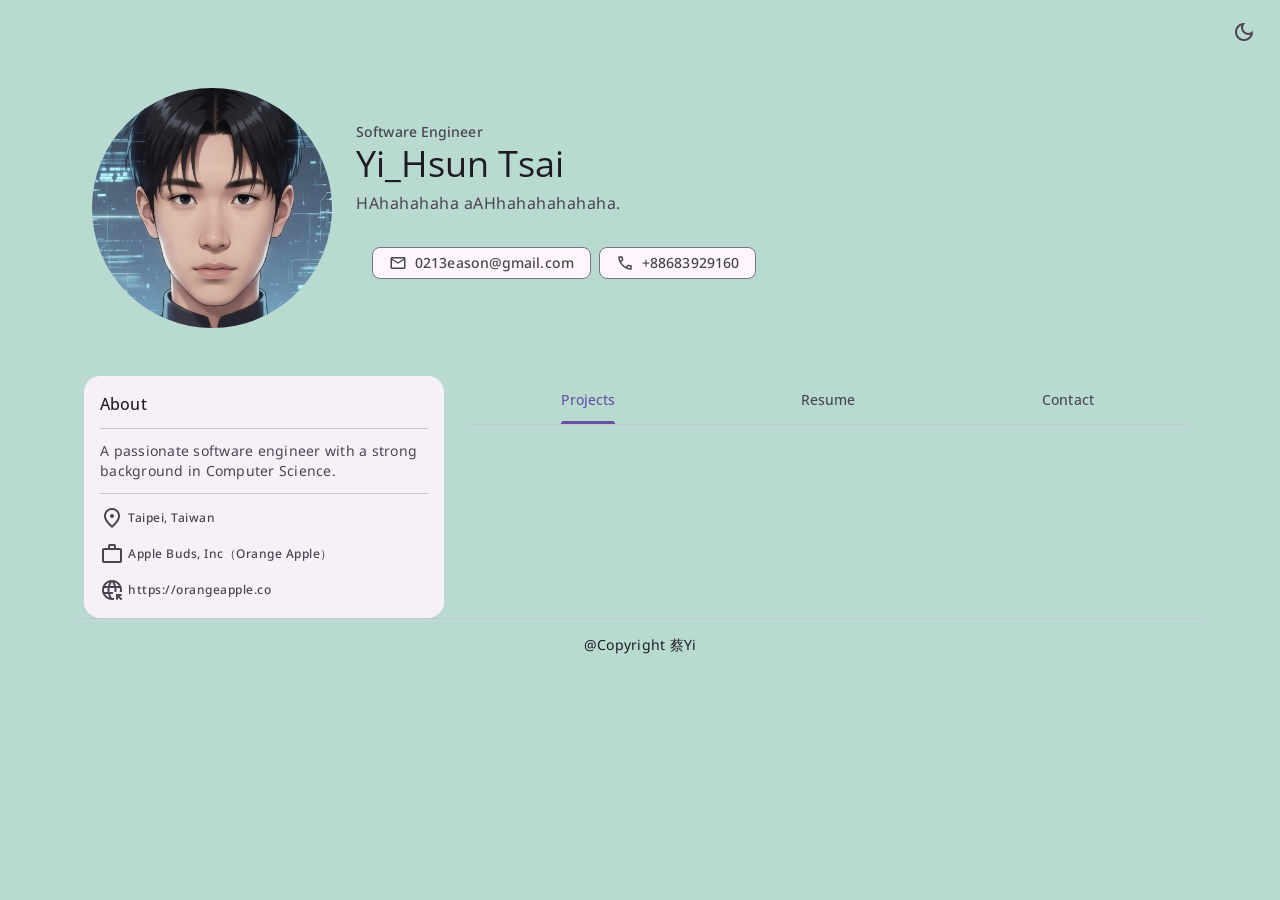
==== index.html @ 5e5b9f27 "Add files via upload" ====
<!DOCTYPE html>
<html lang="en" data-theme = "dark">
<head>
    <meta charset="UTF-8">
    <meta name="viewport" content="width=device-width, initial-scale=1.0">
    
    <!--  #meta tags -->
    <title>Devfolio - A Software Engineer Portfolio</title>
    <meta name="title" content="Devfolio - A Software Engineer Portfolio">
    <meta name="description" content="This is a personal portfolio made by codewithsadee">

    <!-- #favicon -->
    <link rel="shortcut icon" href="favicon.svg" type="image/svg+xml">
    
    <!-- #google font link  -->
    <link rel="preconnect" href="https://fonts.googleapis.com">
    <link rel="preconnect" href="https://fonts.gstatic.com" crossorigin>
    <link
    href="https://fonts.googleapis.com/css2?family=Noto+Sans:wght@400;500&family=Open+Sans:wght@400;500&display=swap"
    rel="stylesheet">

    <!-- #material icon link -->
    <link rel="stylesheet"
    href="https://fonts.googleapis.com/css2?family=Material+Symbols+Outlined:opsz,wght,FILL,GRAD@24,400,0,0" />

    <!-- #custom css link -->
     <link rel="stylesheet" href="./css/style.css">
</head>
<body>

    <!-- #TOP BAR -->
    
    <header class="topbar">

        <!-- <a href="#" class="logo">
            <img src="./assets/images/Logo_dark.png" alt="Devfolio" width="145" height="32" class="dark">
            <img src="./assets/images/Logo_light.png" alt="Devfolio" width="145" height="32" class="light">
        </a> -->

        <button class="icon-btn theme-btn" data-theme-btn>
          <span class="material-symbols-outlined dark" aria-hidden="true"> dark_mode </span>
          <span class="material-symbols-outlined light" aria-hidden="true"> light_mode </span>

          <div class="state-layer"></div>
        </button>
    </header>

    <main>
        <article>
            <!-- #Hero -->

            <section class="section hero">
                <div class="container">

                    <figure class="hero-banner img-holder" style="--width: 240; --height: 240;">
                        <img src="./assets/images/avatar.png" width="240" height="240" 
                        alt="Yi_Hsun Tsai"  class="img-cover">
                    </figure>

                    <div class="hero-content">
                        <span class="label-large section-subtitle">Software Engineer</span>

                        <h1 class="display-small">Yi_Hsun Tsai</h1>
                        
                        <p class="body-large section-text">
                            HAhahahaha aAHhahahahahaha.
                        </p>

                        <div class="btn-wrapper">
                            <a href="mailto:0213eason@gmail.com" class="chip">
                               <span class="material-symbols-outlined" aria-hidden="true"> mail</span> 
                            
                                <span class="label-large">0213eason@gmail.com</span>
                           
                                <div class="state-layer"></div>
                            </a>

                            <a href="tel:+88683929160" class="chip">
                               <span class="material-symbols-outlined" aria-hidden="true"> call</span> 
                            
                                <span class="label-large">+88683929160</span>
                           
                                <div class="state-layer"></div>
                            </a>

                        </div>
                    </div>

                </div>
            </section>
       


            <!-- #MAIN CONTENT -->
            <div class="article">
                <div class="about-card">

                    <h2 class="card-title title-medium">About</h2>

                    <p class="body-medium card-text">
                        A passionate software engineer with a strong background in Computer Science.
                    </p>

                    <ul class="about-list">

                        <li class="list-item">
                            <span class="material-symbols-outlined" aria-hidden="true"> location_on </span>

                            <span class="label-medium">Taipei, Taiwan</span>
                        </li>

                        <li class="list-item">
                            <span class="material-symbols-outlined" aria-hidden="true"> work </span>

                            <span class="label-medium">Apple Buds, Inc（Orange Apple）</span>
                        </li>

                        <li class="list-item">
                            <span class="material-symbols-outlined" aria-hidden="true"> captive_portal </span>

                            <a href="https://orangeapple.co" class="label-medium">https://orangeapple.co</a>
                        </li>

                    </ul>

                </div>

            <div>

                <!-- #PRIMARY TABS -->

                <div class="primary-tabs">

                    <button class="tab-btn active" data-tab-btn="project"> 
                        <span class="tab-text title-small">Projects</span>

                        <div class="state-layer"></div>
                    </button>

                    <button class="tab-btn " data-tab-btn="resume"> 
                        <span class="tab-text title-small">Resume</span>

                        <div class="state-layer"></div>
                    </button>

                    <button class="tab-btn" data-tab-btn="contact"> 
                        <span class="tab-text title-small">Contact</span>

                        <div class="state-layer"></div>
                    </button>

                </div>




                <!-- #PROJECT -->

                <section class="section tab-content" data-tab-content="project">
                    <div class="container">
                        <div class="profect-list">
                          
                            <!-- <div class="card">

                                <figure class="card-banner img-holder" style="--width: 334; 
                                --height: 180;">
                                    <img src="./assets/images/project-1.png" alt="APP TEST1" 
                                    width= "334" height="180" class="img-cover">

                                </figure>

                                <div class="card-content">
                                    
                                    <span class="label-large card-subtitle">Web APP</span>

                                    <h3 class="title-large card-title">ABC - media APP</h3>
                                </div>

                                <a href="#" class="state-layer"></a>

                            </div>

                            <div class="card">

                                <figure class="card-banner img-holder" style="--width: 334; 
                                --height: 180;">
                                    <img src="./assets/images/project-2.png" alt="APP TEST2" 
                                    width= "334" height="180" class="img-cover">

                                </figure>

                                <div class="card-content">
                                    
                                    <span class="label-large card-subtitle">Web APP</span>

                                    <h3 class="title-large card-title">ABC - media APP</h3>
                                </div>

                                <a href="#" class="state-layer"></a>

                            </div>

                            <div class="card">

                                <figure class="card-banner img-holder" style="--width: 334; 
                                --height: 180;">
                                    <img src="./assets/images/project-3.png" alt="APP TEST3" 
                                    width= "334" height="180" class="img-cover">

                                </figure>

                                <div class="card-content">
                                    
                                    <span class="label-large card-subtitle">Web APP</span>

                                    <h3 class="title-large card-title">ABC - media APP</h3>
                                </div>

                                <a href="#" class="state-layer"></a>

                            </div>

                            <div class="card">

                                <figure class="card-banner img-holder" style="--width: 334; 
                                --height: 180;">
                                    <img src="./assets/images/project-4.png" alt="APP TEST4" 
                                    width= "334" height="180" class="img-cover">

                                </figure>

                                <div class="card-content">
                                    
                                    <span class="label-large card-subtitle">Web APP</span>

                                    <h3 class="title-large card-title">ABC - media APP</h3>
                                </div>

                                <a href="#" class="state-layer"></a>

                            </div>

                            <div class="card">

                                <figure class="card-banner img-holder" style="--width: 334; 
                                --height: 180;">
                                    <img src="./assets/images/project-5.png" alt="APP TEST5" 
                                    width= "334" height="180" class="img-cover">

                                </figure>

                                <div class="card-content">
                                    
                                    <span class="label-large card-subtitle">Web APP</span>

                                    <h3 class="title-large card-title">ABC - media APP</h3>
                                </div>

                                <a href="#" class="state-layer"></a>

                            </div>

                            <div class="card">

                                <figure class="card-banner img-holder" style="--width: 334; 
                                --height: 180;">
                                    <img src="./assets/images/project-6.png" alt="APP TEST6" 
                                    width= "334" height="180" class="img-cover">

                                </figure>

                                <div class="card-content">
                                    
                                    <span class="label-large card-subtitle">Website</span>

                                    <h3 class="title-large card-title">ABC - media APP</h3>
                                </div>

                                <a href="#" class="state-layer"></a>

                            </div> -->

                        </div>
                        
                    
                    </div>

                </section>



                <!-- #RESUME -->

                <section class="section tab-content resume-tab" 
                data-tab-content="resume">

                    <div class="container">

                        <h2 class="section-title title-small"> Experience</h2>

                        <ul class="list">

                            <li class="resume-item">
                                <div class="resume-card">

                                    <p class="body-large">Coding TA, Apple Buds, Inc (Orange Apple)</p>

                                    <span class="label-medium card-subtitle">11/2025 - Present</span>

                                    <span class="body-medium card-text">Assisted in programming courses and mentored students to master coding logic through hands-on projects.</span>

                                </div>

                            </li>

                            <li class="resume-item">
                                <div class="resume-card">

                                    <p class="body-large">Store Associate, 7-ELEVEn (Taiwan)</p>

                                    <span class="label-medium card-subtitle">07/2024 - 09/2024</span>

                                    <span class="body-medium card-text">Managed multi-tasking operations and delivered professional customer service under high-pressure scenarios.</span>

                                </div>

                            </li>

                        </ul>

                        <h2 class="section-title title-small">Education</h2>
                        <ul class="list">

                            <li class="resume-item">
                                <div class="resume-card">

                                    <p class="body-large">
                                        Department of Information and Computer Engineering,
                                         Chung Yuan Christian University(Taiwan)
                                    </p>

                                    <span class="label-medium card-subtitle">2024 - 2028</span>
                                
                                </div>

                            </li>

                            <li class="resume-item">
                                <div class="resume-card">

                                    <p class="body-large">
                                        Taipei Municipal Neihu Senior High School(Taiwan)
                                    </p>

                                    <span class="label-medium card-subtitle">2021 - 2024</span>
                                
                                </div>

                            </li>

                            <li class="resume-item">
                                <div class="resume-card">

                                    <p class="body-large">
                                        Huaxing High School(Taiwan)
                                    </p>

                                    <span class="label-medium card-subtitle">2018 - 2021</span>
                                
                                </div>

                            </li>

                        </ul>

                        <h2 class="section-title title-small">Skills and Technologies</h2>

                        <ul class="resume-bottom-list">

                            <li class="resume-bottom-item">
                                <img src="./assets/images/c++.png" width="30" height="30" loading="lazy"
                                alt="C++" class="icon">

                                <span class="label-medium">C++</span>
                            </li>

                            <li class="resume-bottom-item">
                                <img src="./assets/images/html5.svg" width="28" height="28" loading="lazy"
                                alt="HTML5" class="icon">

                                <span class="label-medium">HTML5</span>
                            </li>

                            <li class="resume-bottom-item">
                                <img src="./assets/images/css3.svg" width="28" height="28" loading="lazy"
                                alt="CSS3" class="icon">

                                <span class="label-medium">CSS3</span>
                            </li>

                            <li class="resume-bottom-item">
                                <img src="./assets/images/javascript.svg" width="28" height="28" loading="lazy"
                                alt="JavaScript" class="icon">

                                <span class="label-medium">JavaScript</span>
                            </li>

                            <li class="resume-bottom-item">
                                <img src="./assets/images/python.png" width="28" height="28" loading="lazy"
                                alt="Python" class="icon">

                                <span class="label-medium">Python</span>
                            </li>

                             <li class="resume-bottom-item">
                                <img src="./assets/images/swift.png" width="28" height="28" loading="lazy"
                                alt="Swift" class="icon">

                                <span class="label-medium">Swift</span>
                            </li>

                            <li class="resume-bottom-item">
                                <img src="./assets/images/github.svg" width="28" height="28" loading="lazy"
                                alt="Github" class="icon">

                                <span class="label-medium">Github</span>
                            </li>

                            <li class="resume-bottom-item">
                                <img src="./assets/images/VS_code.svg" width="28" height="28" loading="lazy"
                                alt="VS code" class="icon">

                                <span class="label-medium">VS code</span>
                            </li>

                        </ul>


                    </div>
            
            
                </section>



                <!-- #CONTACT -->
                 <section class="section tab-content contact-tab"
                 data-tab-content="contact">
                    <div class="container">

                        <div class="contact-info">

                            <h4 class="section-title title-small">Contact Info</h4>

                            <ul class="contact-info-list">

                                <li class="contact-info-item">

                                    <div class="icon-box">
                                        <span class="material-symbols-outlined" aria-hidden="true"> 
                                        mail </span>
                                    </div>

                                    <div class="info-content">

                                            <p class="label-small info-title">Mail Us</p>

                                            <a href="mailto:0213eason@gmail.com" class="label-small 
                                            info-text">0213eason@gmail.com</a>

                                            <a href="mailto:0213eason@gmail.com" class="label-small 
                                            info-text">0213eason@gmail.com</a>

                                     </div>
                                    

                                </li>

                                <li class="contact-info-item">

                                    <div class="icon-box">
                                        <span class="material-symbols-outlined" aria-hidden="true"> 
                                        call </span>
                                    </div>

                                    <div class="info-content">

                                            <p class="label-small info-title">Contact Us</p>

                                            <a href="tel:+88683929160" class="label-small 
                                            info-text">+88683929160</a>

                                            <a href="tel:+88683929160" class="label-small 
                                            info-text">+88683929160</a>

                                     </div>
                                    

                                </li>

                                <li class="contact-info-item">

                                    <div class="icon-box">
                                        <span class="material-symbols-outlined" aria-hidden="true"> 
                                        location_on </span>
                                    </div>

                                    <div class="info-content">

                                            <p class="label-small info-title">Address</p>

                                            <a href="#" class="label-small 
                                            info-text">Taipei, Taiwan</a>

                                     </div>
                                    

                                </li>

                            </ul>

                            <h4 class="title-small">Social Info</h4>

                            <div class="social-list">

                                <a href="https://github.com/WinnerYi" class="social-item">
                                    <svg
                                        width="24"
                                        height="24"
                                        viewBox="0 0 16 16"
                                        fill="currentColor"
                                        xmlns="http://www.w3.org/2000/svg">
                                        <path d="M8 0C3.58 0 0 3.58 0 8c0 3.54 2.29 6.53 5.47 7.59
                                        .4.07.55-.17.55-.38
                                        0-.19-.01-.82-.01-1.49
                                        -2.01.37-2.53-.49-2.69-.94
                                        -.09-.23-.48-.94-.82-1.13
                                        -.28-.15-.68-.52-.01-.53
                                        .63-.01 1.08.58 1.23.82
                                        .72 1.21 1.87.87 2.33.66
                                        .07-.52.28-.87.51-1.07
                                        -1.78-.2-3.64-.89-3.64-3.95
                                        0-.87.31-1.59.82-2.15
                                        -.08-.2-.36-1.02.08-2.12
                                        0 0 .67-.21 2.2.82
                                        .64-.18 1.32-.27 2-.27
                                        .68 0 1.36.09 2 .27
                                        1.53-1.04 2.2-.82 2.2-.82
                                        .44 1.1.16 1.92.08 2.12
                                        .51.56.82 1.27.82 2.15
                                        0 3.07-1.87 3.75-3.65 3.95
                                        .29.25.54.73.54 1.48
                                        0 1.07-.01 1.93-.01 2.2
                                        0 .21.15.46.55.38
                                        A8.013 8.013 0 0016 8
                                        c0-4.42-3.58-8-8-8z"/>
                                    </svg>

                                </a>

                                <a href="https://x.com/Junivle" class="social-item">
                                    <svg
                                        width="24"
                                        height="24"
                                        viewBox="0 0 24 24"
                                        fill="currentColor"
                                        xmlns="http://www.w3.org/2000/svg">
                                        <path d="M18.244 2H21.552L14.326 10.26L22.828 22H16.16L10.93 14.89
                                        L4.91 22H1.6L9.33 13.14L1.172 2H8.01L12.73 8.39L18.244 2Z"/>
                                    </svg>
                                </a>

                                <a href="https://www.linkedin.com/in/eason-tsai-8aa7793a5/" class="social-item">
                                    <svg
                                        width="24"
                                        height="24"
                                        viewBox="0 0 24 24"
                                        fill="currentColor"
                                        xmlns="http://www.w3.org/2000/svg">
                                        <path d="M4.98 3.5C4.98 4.88 3.88 6 2.5 6C1.12 6 0 4.88 0 3.5C0 2.12 1.12 1 2.5 1C3.88 1 4.98 2.12 4.98 3.5ZM0.22 8.99H4.78V24H0.22V8.99ZM7.22 8.99H11.6V10.66H11.68C12.3 9.52 13.9 8.36 16.08 8.36C21.02 8.36 22 11.28 22 16.18V24H17.44V16.92C17.44 14.76 17.4 11.98 14.3 11.98C11.18 11.98 10.78 14.38 10.78 16.76V24H6.22V8.99H7.22Z"/>
                                    </svg>
                                </a>

                                <a href="https://www.instagram.com/mr.tsai_winner/" class="social-item">
                                    <svg
                                        width="24"
                                        height="24"
                                        viewBox="0 0 24 24"
                                        fill="currentColor"
                                        xmlns="http://www.w3.org/2000/svg">
                                        <path d="M12 2.163c3.204 0 3.584.012 4.85.07 1.17.056 1.97.24 2.428.403a4.92 4.92 0 011.675 1.093 4.92 4.92 0 011.093 1.675c.163.458.347 1.258.403 2.428.058 1.266.07 1.645.07 4.85s-.012 3.584-.07 4.85c-.056 1.17-.24 1.97-.403 2.428a4.902 4.902 0 01-1.093 1.675 4.902 4.902 0 01-1.675 1.093c-.458.163-1.258.347-2.428.403-1.266.058-1.645.07-4.85.07s-3.584-.012-4.85-.07c-1.17-.056-1.97-.24-2.428-.403a4.92 4.92 0 01-1.675-1.093 4.92 4.92 0 01-1.093-1.675c-.163-.458-.347-1.258-.403-2.428-.058-1.266-.07-1.645-.07-4.85s.012-3.584.07-4.85c.056-1.17.24-1.97.403-2.428a4.902 4.902 0 011.093-1.675 4.902 4.902 0 011.675-1.093c.458-.163 1.258-.347 2.428-.403 1.266-.058 1.645-.07 4.85-.07zm0-2.163C8.741 0 8.332.012 7.052.07 5.773.128 4.87.308 4.068.635a6.987 6.987 0 00-2.55 1.643A6.987 6.987 0 00.635 4.068C.308 4.87.128 5.773.07 7.052.012 8.332 0 8.741 0 12s.012 3.668.07 4.948c.058 1.279.238 2.182.565 2.984a6.987 6.987 0 001.643 2.55 6.987 6.987 0 002.55 1.643c.802.327 1.705.507 2.984.565C8.332 23.988 8.741 24 12 24s3.668-.012 4.948-.07c1.279-.058 2.182-.238 2.984-.565a6.987 6.987 0 002.55-1.643 6.987 6.987 0 001.643-2.55c.327-.802.507-1.705.565-2.984C23.988 15.668 24 15.259 24 12s-.012-3.668-.07-4.948c-.058-1.279-.238-2.182-.565-2.984a6.987 6.987 0 00-1.643-2.55 6.987 6.987 0 00-2.55-1.643c-.802-.327-1.705-.507-2.984-.565C15.668.012 15.259 0 12 0zM12 5.838a6.162 6.162 0 100 12.324 6.162 6.162 0 000-12.324zm0 10.162a3.999 3.999 0 110-7.998 3.999 3.999 0 010 7.998zm6.406-11.845a1.44 1.44 0 11-2.88 0 1.44 1.44 0 012.88 0z"/>
                                    </svg>
                                </a>

                            </div>

                        </div>

                        <div class="contact-form">

                            <h3 class="title-large">Let's Work Together!!</h3>

                            <form action="" method="post" class="input-wrapper">

                                <input type="text" name="name" placeholder="Name*" required
                                 class="input-field">

                                 <input type="email" name="email" placeholder="Email*" required
                                 class="input-field">

                                 <input type="text" name="subject" placeholder="Subject" required
                                 class="input-field">

                                 <textarea name="message" placeholder="Message*" required
                                 class="textarea"></textarea>

                                 <button class="btn" type="submit">
                                    <span class="label-large">Send Message</span>

                                    <div class="state-layer"></div>
                                 </button>

                            </form>

                        </div>


                                 
                    </div>
                </section>

            </div>

          </div>
       
        </article>
    </main>




    <!-- #Footer -->

    <footer class="footer">

        <div class="container">
            <p class="body-medium">@Copyright 蔡Yi</p>

        </div>

    </footer>



<!-- #custom js link -->
<script src="/js/script.js"></script>
    
</body>
</html>
---- css/style.css ----
/*-----------------------------------*\
  #style.css
\*-----------------------------------*/

/**
 * copyright 2023 codewithsadee
 */





/*-----------------------------------*\
  #CUSTOM PROPERTY
\*-----------------------------------*/

:root { 
  /**
  * COLORS
  */

  /* light theme */
  --background-light: hsl(163, 30%, 79%);
  --on-background-light: hsl(264, 8%, 12%);
  --surface-light: hsl(293, 100%, 98%);
  --on-surface-light: hsl(264, 8%, 12%);
  --on-surface-variant-light: hsl(264, 7%, 29%);
  --surface-container-low-light: hsl(278, 44%, 96%);
  --surface-container-light: hsl(276, 38%, 95%);
  --surface-bright-light: hsl(293, 100%, 98%);
  --primary-light: hsl(256, 34%, 48%);
  --on-primary-light: hsl(0, 0%, 100%);
  --outline-light: hsl(270, 4%, 47%);
  --outline-variant-light: hsl(270, 11%, 79%);

  /* dark theme */
  --background-dark: hsl(260, 22%, 11%);
  --on-background-dark: hsl(280, 17%, 90%);
  --surface-dark: hsl(260, 14%, 8%);
  --on-surface-dark: hsl(280, 17%, 90%);
  --on-surface-variant-dark: hsl(270, 11%, 79%);
  --surface-container-low-dark: hsl(264, 8%, 12%);
  --surface-container-dark: hsl(257, 10%, 14%);
  --surface-bright-dark: hsl(270, 5%, 23%);
  --primary-dark: hsl(258, 100%, 87%);
  --on-primary-dark: hsl(259, 58%, 28%);
  --outline-dark: hsl(264, 5%, 58%);
  --outline-variant-dark: hsl(264, 7%, 29%);

  /**
    * TYPOGRAPHY (字體排印學)
    */

    /* font family */
    --font-primary: 'Open Sans', sans-serif;
    --font-secondary: 'Noto Sans', sans-serif;  

    /* font size */
    --base-font-size: 62.5%;
    --display-large: 5.7rem;
    --display-medium: 4.5rem;
    --display-small: 3.6rem;
    --headline-large: 3.2rem;
    --headline-medium: 2.8rem;
    --headline-small: 2.4rem;
    --title-large: 2rem;
    --title-medium: 1.6rem;
    --title-small: 1.4rem;
    --label-large: 1.4rem;
    --label-medium: 1.2rem;
    --label-small: 1.1rem;
    --body-large: 1.6rem;
    --body-medium: 1.4rem;
    --body-small: 1.2rem;

    /* font weight */
    --weight-regular: 400;
    --weight-medium: 500;

    /** 
     *BORDER RADIUS
    */

    --shape-corner-extra-small: 4px;
    --shape-corner-small: 8px;
    --shape-corner-medium: 12px;
    --shape-corner-large: 16px;
    --shape-corner-full: 500px;
    --shape-corner-circle: 50%;

    /**
    *BOX SHADOW
    */
    --elevation-1: 0px 1px 3px 1px #00000026, 0px 1px 2px 0px #0000004d;

    /**
    *OTHER
    */
    --section-padding: 24px;
    --top-bar-height: 64px;
}

[data-theme="light"] {
  color-scheme: light;
  --background: var(--background-light);
  --on-background: var(--on-background-light);
  --surface: var(--surface-bright-light);
  --on-surface: var(--on-surface-light);
  --on-surface-variant: var(--on-surface-variant-light);
  --surface-container-low: var(--surface-container-low-light);
  --surface-container: var(--surface-container-light);
  --surface-bright: var(--surface-bright-light);
  --primary: var(--primary-light);
  --on-primary: var(--on-primary-light);
  --outline: var(--outline-light);
  --outline-variant: var(--outline-variant-light);
}

[data-theme="dark"] {
  color-scheme: dark;

  --background: var(--background-dark);
  --on-background: var(--on-background-dark);
  --surface: var(--surface-bright-dark);
  --on-surface: var(--on-surface-dark);
  --on-surface-variant: var(--on-surface-variant-dark);
  --surface-container-low: var(--surface-container-low-dark);
  --surface-container: var(--surface-container-dark);
  --surface-bright: var(--surface-bright-dark);
  --primary: var(--primary-dark);
  --on-primary: var(--on-primary-dark);
  --outline: var(--outline-dark);
  --outline-variant: var(--outline-variant-dark);
}

@media (prefers-reduced-motion: no-preference) {

  :root {
    /**
    * TRANSITION
    */

    /* duration */
    --motion-duration-short-1: 100ms;

    /* easing */
    --motion-easing-linear: cubic-bezier(0, 0, 1, 1);
  }
}





/*-----------------------------------*\
  #RESET
\*-----------------------------------*/

*,
*::before,
*::after{
  margin: 0;
  padding: 0;
  box-sizing: border-box;
}

li { list-style: none; }
a,
img,
span,
input,
button,
textarea {display: block; }

a{
   color: inherit;
   text-decoration: none;
}

img { height: auto; }

input,
button,
textarea {
  background: none;
  border: none;
  font: inherit;
}

input,
textarea {width: 100%}

button {cursor: pointer; }

textarea {resize: none; }

html {
  font-family: var(--font-secondary);
  font-size: var(--base-font-size);
  scroll-behavior: smooth;
}

body {
  background-color: var(--background);
  color: var(--on-background);
  font-size: var(--body-large);
}



/*-----------------------------------*\
  #TYPOGRAPHY
\*-----------------------------------*/
.display-large {
  font-family: var(--font-primary);
  font-size: var(--display-large);
  font-weight: var(--weight-regular);
  line-height: 64px;
  letter-spacing: -0.25px;
}

.display-medium {
  font-family: var(--font-primary);
  font-size: var(--display-medium);
  font-weight: var(--weight-regular);
  line-height: 52px;
}

.display-small {
  font-family: var(--font-primary);
  font-size: var(--display-small);
  font-weight: var(--weight-regular);
  line-height: 44px;
}

.headline-large {
  font-family: var(--font-primary);
  font-size: var(--headline-large);
  font-weight: var(--weight-regular);
  line-height: 40px;
}

.headline-medium {
  font-family: var(--font-primary);
  font-size: var(--headline-medium);
  font-weight: var(--weight-regular);
  line-height: 36px;
}

.headline-small {
  font-family: var(--font-primary);
  font-size: var(--headline-small);
  font-weight: var(--weight-regular);
  line-height: 32px;
}

.title-large {
  font-family: var(--font-primary);
  font-size: var(--title-large);
  font-weight: var(--weight-regular);
  line-height: 28px;
}

.title-medium {
  font-family: var(--font-primary);
  font-size: var(--title-medium);
  font-weight: var(--weight-medium);
  line-height: 24px;
  letter-spacing: 0.15px;
}

.title-small {
  font-family: var(--font-primary);
  font-size: var(--title-small);
  font-weight: var(--weight-medium);
  line-height: 20px;
  letter-spacing: 0.1px;
}

.body-large {
  font-size: var(--body-large);
  font-weight: var(--weight-regular);
  line-height: 24px;
  letter-spacing: 0.5px;
}

.body-medium {
  font-size: var(--body-medium);
  font-weight: var(--weight-regular);
  line-height: 20px;
  letter-spacing: 0.25px;
}

.body-small {
  font-size: var(--body-small);
  font-weight: var(--weight-regular);
  line-height: 16px;
  letter-spacing: 0.4px;
}

.label-large {
  font-size: var(--label-large);
  font-weight: var(--weight-medium);
  line-height: 20px;
  letter-spacing: 0.1px;
}

.label-medium {
  font-size: var(--label-medium);
  font-weight: var(--weight-medium);
  line-height: 16px;
  letter-spacing: 0.5px;
}

.label-small {
  font-size: var(--label-small);
  font-weight: var(--weight-medium);
  line-height: 16px;
  letter-spacing: 0.5px;
}


/*-----------------------------------*\
  #REUSED STYLE
\*-----------------------------------*/

.material-symbols-outlined {
  width: 1em;
  height: 1em;
  display: block;
  font-variation-settings: 
  'FILL' 0,
  'wght' 400,
  'GRAD' 0,
  'opsz' 24;
}

:has(> .state-layer) {
  position: relative;
  overflow: hidden;
  z-index: 1;
}

.state-layer {
  position: absolute;
  inset: 0;
  background-color: var(--state-layer-bg);
  transition: var(--motion-duration-short-1) var(--motion-easing-linear);
  opacity: 0;
} 

:has(> .state-layer):hover .state-layer { opacity: 0.08; }

:has(> .state-layer):is(:focus, :focus-visible, :active) .state-layer { opacity: 0.12; }

.section { padding-block: var(--section-padding); }

.container { padding-inline: 16px; }

.img-holder {
  aspect-ratio: var(--width) / var(--height);
  background-color: transparent;
  overflow: hidden;
}

.img-cover {
  width: 100%;
  height: 100%;
  object-fit: cover;
}






.tab-content:not(.active) { display: none; }


.section-title {margin-block-end: 16px; }



/*-----------------------------------*\
  #COMPONENT
\*-----------------------------------*/

/**
 * BUTTON
 */

 .icon-btn {
  width: 40px;
  height: 40px;
  display: grid;
  place-items: center;
 }

.btn {
  height: 40px;
  display: grid;
  place-items: center;
  padding-inline: 24px;
  border-radius: var(--shape-corner-full);
  background-color: var(--primary);
  color: var(--on-primary);
  font-weight:  var(--weight-medium);
  overflow: hidden;
  --state-layer-bg: var(--on-primary);
}

.btn:hover:not(:focus) { box-shadow: var(--elevation-1); }


/**
 * TAB
 */

 .primary-tabs {
  background-color: var(--background);
  margin-block-start: 24px;
  margin-inline: 16px;
  display: grid;
  grid-template-columns: repeat(3, 1fr);
  justify-content: center;
  border-block-end: 1px solid var(--outline-variant);

 }

 .tab-btn {
  height: 48px;
  width: 100%;
  display: grid;
  place-content: center;
  /* background-color: var(--surface); */
  color: var(--on-surface-variant);
  --state-layer-bg: var(--on-surface-variant);
 }

 .tab-btn.active { 
  color: var(--primary); 
  --state-layer-bg: var(--primary);
}

.tab-text {
  position: relative;
  height: 48px;
  line-height: 48px;
}

.tab-text::after {
  content: "";
  position: absolute;
  bottom: 0;
  left: 0;
  width: 100%;
  height: 3px;
  border-radius: 3px 3px 0 0;
  background-color: var(--primary);
  opacity: 0;
}

.tab-btn.active .tab-text::after {opacity: 1;}


/**
 * CHIP
 */

 .chip {
    height: 32px;
    max-width: max-content;
    display: flex;
    justify-content: center;
    align-items: center;
    gap: 8px;
    padding-inline: 16px;
    border: 1px solid var(--outline);
    border-radius: var(--shape-corner-small);
    background-color: var(--surface);
    color: var(--on-surface-variant);
    --state-layer-bg: var(--on-surface-variant);
 }

 .chip .material-symbols-outlined { font-size: 1.8rem; }

/**
 * CARD
 */

 .card {
  background-color: var(--surface-container-low);
  border-radius: var(--shape-corner-medium);
  padding: 16px;
  display: grid;
  gap: 16px;
  --state-layer-bg: var(--on-surface);
 }

 .card-banner { border-radius: var(--shape-corner-medium);}

 .card-content {
  display: grid;
  gap: 4px;
 }

 .card-subtitle { color: var(--on-surface-variant); }

 .card-title { color: var(--on-surface); }

/**
 * INPUT FIELD
 */


 .input-field,

 .textarea {
  color: var(--on-surface);
  padding: 13px 16px;
  box-shadow: inset 0 0 0 1px var(--outline);
  border-radius: var(--shape-corner-extra-small);
  outline: none;
  transition: box-shadow var(--motion-duration-short-1) var(--motion-easing-linear);
 }

 .textarea {
  height: 120px;
  padding: 16px;
 }

 :where(.input-field, .textarea)::placeholder { color: var(--on-surface-variant); }


 :where(.input-field, .textarea):focus { box-shadow: inset 0 0 0 2px var(--primary); }




/*-----------------------------------*\
  #TOP BAR
\*-----------------------------------*/

.topbar {
  background-color: var(--background);
  position: fixed;
  top: 0;
  left: 0;
  width: 100%;
  height: var(--top-bar-height);
  display: flex;
  justify-content: flex-end;
  align-items: center;
  padding-inline: 16px;
  z-index: 4;
}

[data-theme = "dark"] .logo .light,
[data-theme = "light"] .logo .dark { display: none; }

[data-theme = "dark"] .logo .dark,
[data-theme = "light"] .logo .light { display: block; }

.theme-btn {
  color: var(--on-surface-variant);
  --state-layer-bg: var(--on-surface-variant);
  border-radius: var(--shape-corner-full);
  overflow: hidden;
}

[data-theme="dark"] .theme-btn .dark,
[data-theme="light"] .theme-btn .light {display: none; }





/*-----------------------------------*\
  #HERO
\*-----------------------------------*/
.hero { padding-block-start: calc(var(--top-bar-height) + 24px); }

.hero .container {
  display: grid;
  align-items: center;
  gap: 24px;
}

.hero-banner {
  width: 240px;
  border-radius: var(--shape-corner-circle);
}

.hero-content { max-width: 500px; }

.hero .section-subtitle { color: var(--on-surface-variant); }

.hero .section-text {
  margin-block: 5px 16px;
  color: var(--on-surface-variant);
}

.hero .btn-wrapper {
  display: flex;
  flex-wrap: wrap;
  gap: 8px;
  padding: 16px;
}




/*-----------------------------------*\
  #ABOUT CARD
\*-----------------------------------*/

.about-card {
  background-color: var(--surface-container-low);
  color: var(--on-surface-variant);
  margin-inline: 16px;
  padding: 16px;
  margin-block-start: 24px;
  border-radius: var(--shape-corner-large);
}

.about-card .card-title { color: var(--on-surface);}

.about-card .card-text {
  margin-block: 12px;
  padding-block: 12px;
  border-block: 1px solid var(--outline-variant);
}

.about-list {
  display: grid;
  gap: 12px;
}

.list-item {
  display: flex;
  align-items: center;
  gap: 4px;
}




/*-----------------------------------*\
  #PROJECT
\*-----------------------------------*/

.profect-list {
  display: grid;
  grid-template-columns: repeat(auto-fit, minmax(260pxm 1fr));
  gap: 12px;
}





/*-----------------------------------*\
  #RESUME
\*-----------------------------------*/



.resume-tab .list {
  display: grid;
  grid-template-columns: repeat(auto-fit, minmax(300px, 1fr));
  gap: 24px;
  margin-block-end: 28px;
}

.resume-card {
  display: grid;
  gap: 4px;
}

.resume-card .card-subtitle { color: var(--primary);}

.resume-card .card-text {color: var(--on-surface-variant);}

.resume-bottom-list {
  display: grid;
  grid-template-columns: repeat(auto-fit, minmax(150px, 1fr));
  gap: 12px;
}

.resume-bottom-item {
  background-color: var(--surface-container);
  display: flex;
  align-items: center;
  gap: 8px;
  padding: 12px;
  border-radius: var(--shape-corner-small);
}


.resume-bottom-item .icon {height: 28px; }


/*-----------------------------------*\
  #CONTACT
\*-----------------------------------*/


.contact-tab { padding-block-end: 0;}

.contact-tab .container { padding-block-end: 24px; }

.contact-info,

.contact-info-list {
  display: grid;
  gap: 12px;
}

.contact-info {margin-block-end: 24px; }

.contact-info-list {
  padding-block-end: 12px;
  border-block-end: 1px solid var(--outline-variant);
}

.contact-info-item {
  display: flex;
  align-items: center;
  gap: 12px;
}

.contact-info .icon-box {
  width: 48px;
  height: 48px;
  flex-shrink: 0;
  display: grid;
  place-items: center;
  color: var(--on-surface-variant);
}


.info-content {
  display: grid;
  gap: 4px;
}

.info-title {
  color: var(--on-surface-variant);
  opacity: 0.6;
}

.info-text { color: var(--on-surface-variant); }

.social-list {
  display: flex;
  gap: 12px;
}

.social-item { padding: 12px; }

.input-wrapper {
  margin-block-start: 16px;
  display: grid;
  gap: 10px;
}

.contact-form {
  background-color: var(--surface-container);
  padding: 16px;
  margin-block-end: 16px;
  border-radius: var(--shape-corner-medium);
}


/*-----------------------------------*\
  #FOOTER
\*-----------------------------------*/


.footer .container{
  text-align: center;
  padding: 16px;
  border-block-start: 1px solid var(--outline-variant);

}




/*-----------------------------------*\
  #MEDIA QUERIES
\*-----------------------------------*/



/** 
* responsive for larger than 768px screen
*/

@media (min-width: 768px) {

  /**
  *  REUSED STYLE
  */


  .article {
    position: relative;
    display: grid;
    grid-template-columns: 0.5fr 1fr;
    align-items: flex-start;
  }

  .about-card,
  .primary-tabs {
    position: sticky;
    top: 64px;
  }

  .primary-tabs { z-index: 2; }



  /**
  *  HERO
  */

  .hero .container { grid-template-columns: 0.2fr 1fr; }
}





/** 
* responsive for larger than 1200px screen
*/

@media (min-width: 1200px) {

  /**
  *  REUSED STYLE
  */

  .container,
  .article {
    max-width: 1128px;
    margin-inline: auto;
  }


  /**
  *  ABOUT
  */
  .about-card { margin-inline: 8px; }

  /**
  *  CONTACT
  */

  .contact-tab .container { 
    display: grid;
    align-items: flex-start;
    grid-template-columns: 0.6fr 1fr;
    gap: 24px;
  }
}
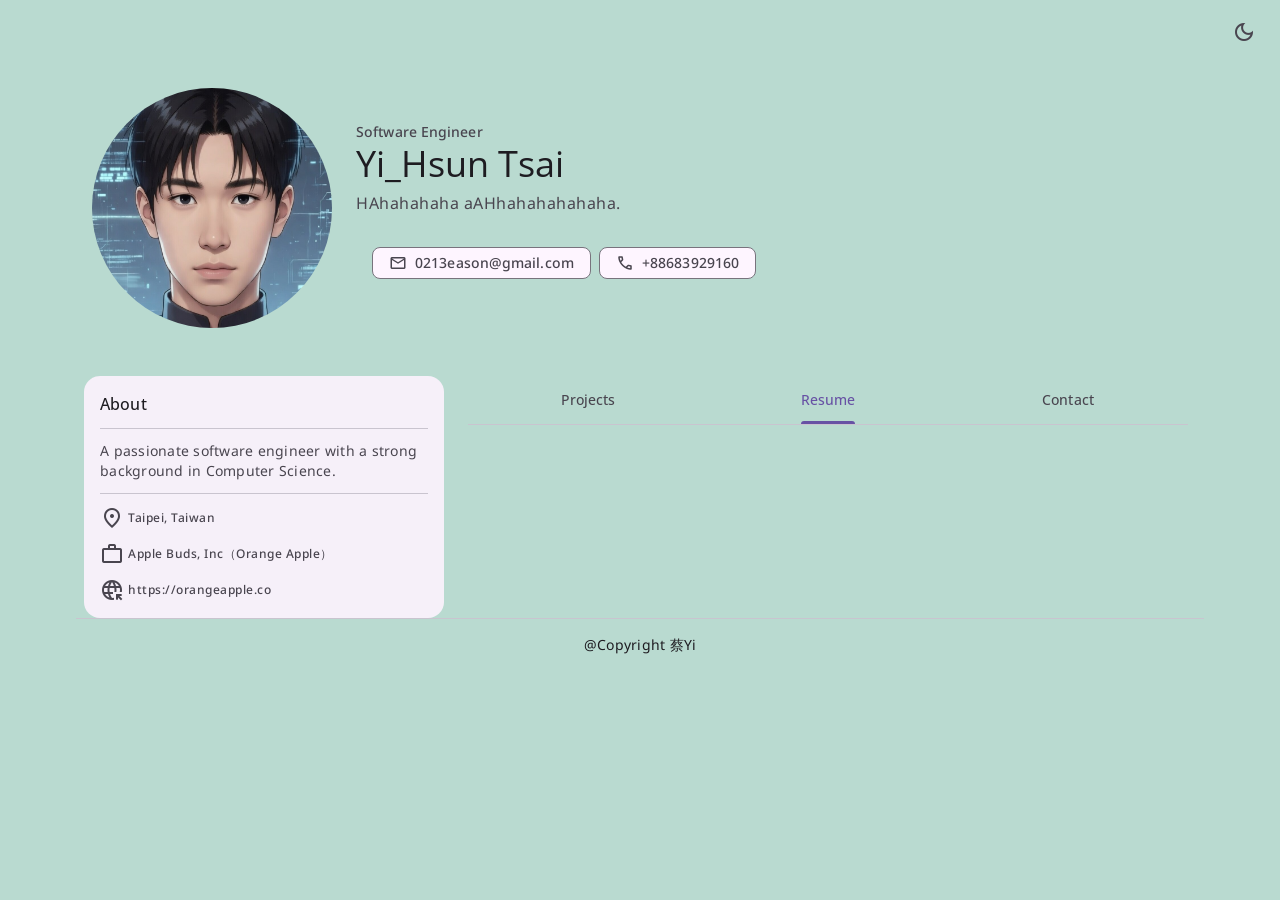
==== commit aa356284: "change active tab" ====
--- a/index.html
+++ b/index.html
@@ -131,13 +131,13 @@
 
                 <div class="primary-tabs">
 
-                    <button class="tab-btn active" data-tab-btn="project"> 
+                    <button class="tab-btn " data-tab-btn="project"> 
                         <span class="tab-text title-small">Projects</span>
 
                         <div class="state-layer"></div>
                     </button>
 
-                    <button class="tab-btn " data-tab-btn="resume"> 
+                    <button class="tab-btn active" data-tab-btn="resume"> 
                         <span class="tab-text title-small">Resume</span>
 
                         <div class="state-layer"></div>
@@ -656,4 +656,4 @@
 <script src="/js/script.js"></script>
     
 </body>
-</html>+</html>
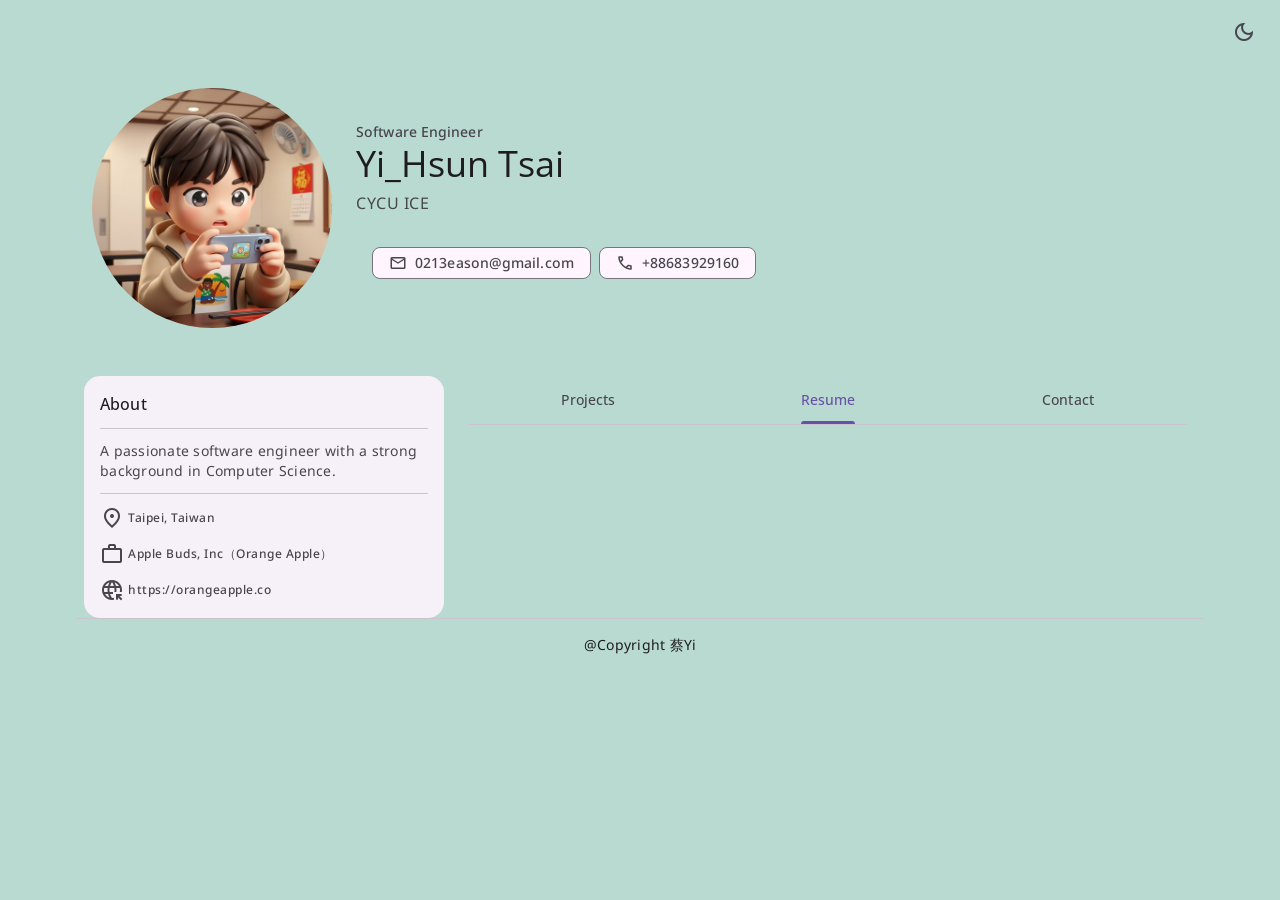
==== commit 36844a21: "change avator" ====
--- a/index.html
+++ b/index.html
@@ -1,9 +1,10 @@
 <!DOCTYPE html>
-<html lang="en" data-theme = "dark">
+<html lang="en" data-theme="dark">
+
 <head>
     <meta charset="UTF-8">
     <meta name="viewport" content="width=device-width, initial-scale=1.0">
-    
+
     <!--  #meta tags -->
     <title>Devfolio - A Software Engineer Portfolio</title>
     <meta name="title" content="Devfolio - A Software Engineer Portfolio">
@@ -11,25 +12,26 @@
 
     <!-- #favicon -->
     <link rel="shortcut icon" href="favicon.svg" type="image/svg+xml">
-    
+
     <!-- #google font link  -->
     <link rel="preconnect" href="https://fonts.googleapis.com">
     <link rel="preconnect" href="https://fonts.gstatic.com" crossorigin>
     <link
-    href="https://fonts.googleapis.com/css2?family=Noto+Sans:wght@400;500&family=Open+Sans:wght@400;500&display=swap"
-    rel="stylesheet">
+        href="https://fonts.googleapis.com/css2?family=Noto+Sans:wght@400;500&family=Open+Sans:wght@400;500&display=swap"
+        rel="stylesheet">
 
     <!-- #material icon link -->
     <link rel="stylesheet"
-    href="https://fonts.googleapis.com/css2?family=Material+Symbols+Outlined:opsz,wght,FILL,GRAD@24,400,0,0" />
+        href="https://fonts.googleapis.com/css2?family=Material+Symbols+Outlined:opsz,wght,FILL,GRAD@24,400,0,0" />
 
     <!-- #custom css link -->
-     <link rel="stylesheet" href="./css/style.css">
+    <link rel="stylesheet" href="./css/style.css">
 </head>
+
 <body>
 
     <!-- #TOP BAR -->
-    
+
     <header class="topbar">
 
         <!-- <a href="#" class="logo">
@@ -38,10 +40,10 @@
         </a> -->
 
         <button class="icon-btn theme-btn" data-theme-btn>
-          <span class="material-symbols-outlined dark" aria-hidden="true"> dark_mode </span>
-          <span class="material-symbols-outlined light" aria-hidden="true"> light_mode </span>
-
-          <div class="state-layer"></div>
+            <span class="material-symbols-outlined dark" aria-hidden="true"> dark_mode </span>
+            <span class="material-symbols-outlined light" aria-hidden="true"> light_mode </span>
+
+            <div class="state-layer"></div>
         </button>
     </header>
 
@@ -53,33 +55,33 @@
                 <div class="container">
 
                     <figure class="hero-banner img-holder" style="--width: 240; --height: 240;">
-                        <img src="./assets/images/avatar.png" width="240" height="240" 
-                        alt="Yi_Hsun Tsai"  class="img-cover">
+                        <img src="./assets/images/myself_gimini.png" width="240" height="240" alt="Yi_Hsun Tsai"
+                            class="img-cover">
                     </figure>
 
                     <div class="hero-content">
                         <span class="label-large section-subtitle">Software Engineer</span>
 
                         <h1 class="display-small">Yi_Hsun Tsai</h1>
-                        
+
                         <p class="body-large section-text">
-                            HAhahahaha aAHhahahahahaha.
+                            CYCU ICE
                         </p>
 
                         <div class="btn-wrapper">
                             <a href="mailto:0213eason@gmail.com" class="chip">
-                               <span class="material-symbols-outlined" aria-hidden="true"> mail</span> 
-                            
+                                <span class="material-symbols-outlined" aria-hidden="true"> mail</span>
+
                                 <span class="label-large">0213eason@gmail.com</span>
-                           
+
                                 <div class="state-layer"></div>
                             </a>
 
                             <a href="tel:+88683929160" class="chip">
-                               <span class="material-symbols-outlined" aria-hidden="true"> call</span> 
-                            
+                                <span class="material-symbols-outlined" aria-hidden="true"> call</span>
+
                                 <span class="label-large">+88683929160</span>
-                           
+
                                 <div class="state-layer"></div>
                             </a>
 
@@ -88,7 +90,7 @@
 
                 </div>
             </section>
-       
+
 
 
             <!-- #MAIN CONTENT -->
@@ -125,60 +127,63 @@
 
                 </div>
 
-            <div>
-
-                <!-- #PRIMARY TABS -->
-
-                <div class="primary-tabs">
-
-                    <button class="tab-btn " data-tab-btn="project"> 
-                        <span class="tab-text title-small">Projects</span>
-
-                        <div class="state-layer"></div>
-                    </button>
-
-                    <button class="tab-btn active" data-tab-btn="resume"> 
-                        <span class="tab-text title-small">Resume</span>
-
-                        <div class="state-layer"></div>
-                    </button>
-
-                    <button class="tab-btn" data-tab-btn="contact"> 
-                        <span class="tab-text title-small">Contact</span>
-
-                        <div class="state-layer"></div>
-                    </button>
-
-                </div>
-
-
-
-
-                <!-- #PROJECT -->
-
-                <section class="section tab-content" data-tab-content="project">
-                    <div class="container">
-                        <div class="profect-list">
-                          
-                            <!-- <div class="card">
-
-                                <figure class="card-banner img-holder" style="--width: 334; 
+                <div>
+
+                    <!-- #PRIMARY TABS -->
+
+                    <div class="primary-tabs">
+
+                        <button class="tab-btn " data-tab-btn="project">
+                            <span class="tab-text title-small">Projects</span>
+
+                            <div class="state-layer"></div>
+                        </button>
+
+                        <button class="tab-btn active" data-tab-btn="resume">
+                            <span class="tab-text title-small">Resume</span>
+
+                            <div class="state-layer"></div>
+                        </button>
+
+                        <button class="tab-btn" data-tab-btn="contact">
+                            <span class="tab-text title-small">Contact</span>
+
+                            <div class="state-layer"></div>
+                        </button>
+
+                    </div>
+
+
+
+
+                    <!-- #PROJECT -->
+
+                    <section class="section tab-content" data-tab-content="project">
+                        <div class="container">
+                            <div class="profect-list">
+
+                                <div class="card">
+
+                                    <figure class="card-banner img-holder" style="--width: 334; 
                                 --height: 180;">
-                                    <img src="./assets/images/project-1.png" alt="APP TEST1" 
-                                    width= "334" height="180" class="img-cover">
-
-                                </figure>
-
-                                <div class="card-content">
-                                    
-                                    <span class="label-large card-subtitle">Web APP</span>
-
-                                    <h3 class="title-large card-title">ABC - media APP</h3>
+                                        <img src="./assets/images/project1.png" alt="APP TEST1" width="334" height="180"
+                                            class="img-cover">
+
+                                    </figure>
+
+                                    <div class="card-content">
+
+                                        <span class="label-large card-subtitle">Pytghon_Learning_WEB</span>
+
+                                        <h3 class="title-large card-title">Learning_WEB</h3>
+                                    </div>
+
+                                    <a href="https://sites.google.com/d/17wIbK1n2WZLHs8DKaTL-RaWLem4tWsj2/p/1V8dNPVkJ26cA5-T7j4h91dYS1qDr-lkd/edit"
+                                        class="state-layer"></a>
+
                                 </div>
 
-                                <a href="#" class="state-layer"></a>
-
-                            </div>
+                                <!-- 
 
                             <div class="card">
 
@@ -280,188 +285,189 @@
 
                             </div> -->
 
+                            </div>
+
+
                         </div>
-                        
-                    
-                    </div>
-
-                </section>
-
-
-
-                <!-- #RESUME -->
-
-                <section class="section tab-content resume-tab" 
-                data-tab-content="resume">
-
-                    <div class="container">
-
-                        <h2 class="section-title title-small"> Experience</h2>
-
-                        <ul class="list">
-
-                            <li class="resume-item">
-                                <div class="resume-card">
-
-                                    <p class="body-large">Coding TA, Apple Buds, Inc (Orange Apple)</p>
-
-                                    <span class="label-medium card-subtitle">11/2025 - Present</span>
-
-                                    <span class="body-medium card-text">Assisted in programming courses and mentored students to master coding logic through hands-on projects.</span>
-
-                                </div>
-
-                            </li>
-
-                            <li class="resume-item">
-                                <div class="resume-card">
-
-                                    <p class="body-large">Store Associate, 7-ELEVEn (Taiwan)</p>
-
-                                    <span class="label-medium card-subtitle">07/2024 - 09/2024</span>
-
-                                    <span class="body-medium card-text">Managed multi-tasking operations and delivered professional customer service under high-pressure scenarios.</span>
-
-                                </div>
-
-                            </li>
-
-                        </ul>
-
-                        <h2 class="section-title title-small">Education</h2>
-                        <ul class="list">
-
-                            <li class="resume-item">
-                                <div class="resume-card">
-
-                                    <p class="body-large">
-                                        Department of Information and Computer Engineering,
-                                         Chung Yuan Christian University(Taiwan)
-                                    </p>
-
-                                    <span class="label-medium card-subtitle">2024 - 2028</span>
-                                
-                                </div>
-
-                            </li>
-
-                            <li class="resume-item">
-                                <div class="resume-card">
-
-                                    <p class="body-large">
-                                        Taipei Municipal Neihu Senior High School(Taiwan)
-                                    </p>
-
-                                    <span class="label-medium card-subtitle">2021 - 2024</span>
-                                
-                                </div>
-
-                            </li>
-
-                            <li class="resume-item">
-                                <div class="resume-card">
-
-                                    <p class="body-large">
-                                        Huaxing High School(Taiwan)
-                                    </p>
-
-                                    <span class="label-medium card-subtitle">2018 - 2021</span>
-                                
-                                </div>
-
-                            </li>
-
-                        </ul>
-
-                        <h2 class="section-title title-small">Skills and Technologies</h2>
-
-                        <ul class="resume-bottom-list">
-
-                            <li class="resume-bottom-item">
-                                <img src="./assets/images/c++.png" width="30" height="30" loading="lazy"
-                                alt="C++" class="icon">
-
-                                <span class="label-medium">C++</span>
-                            </li>
-
-                            <li class="resume-bottom-item">
-                                <img src="./assets/images/html5.svg" width="28" height="28" loading="lazy"
-                                alt="HTML5" class="icon">
-
-                                <span class="label-medium">HTML5</span>
-                            </li>
-
-                            <li class="resume-bottom-item">
-                                <img src="./assets/images/css3.svg" width="28" height="28" loading="lazy"
-                                alt="CSS3" class="icon">
-
-                                <span class="label-medium">CSS3</span>
-                            </li>
-
-                            <li class="resume-bottom-item">
-                                <img src="./assets/images/javascript.svg" width="28" height="28" loading="lazy"
-                                alt="JavaScript" class="icon">
-
-                                <span class="label-medium">JavaScript</span>
-                            </li>
-
-                            <li class="resume-bottom-item">
-                                <img src="./assets/images/python.png" width="28" height="28" loading="lazy"
-                                alt="Python" class="icon">
-
-                                <span class="label-medium">Python</span>
-                            </li>
-
-                             <li class="resume-bottom-item">
-                                <img src="./assets/images/swift.png" width="28" height="28" loading="lazy"
-                                alt="Swift" class="icon">
-
-                                <span class="label-medium">Swift</span>
-                            </li>
-
-                            <li class="resume-bottom-item">
-                                <img src="./assets/images/github.svg" width="28" height="28" loading="lazy"
-                                alt="Github" class="icon">
-
-                                <span class="label-medium">Github</span>
-                            </li>
-
-                            <li class="resume-bottom-item">
-                                <img src="./assets/images/VS_code.svg" width="28" height="28" loading="lazy"
-                                alt="VS code" class="icon">
-
-                                <span class="label-medium">VS code</span>
-                            </li>
-
-                        </ul>
-
-
-                    </div>
-            
-            
-                </section>
-
-
-
-                <!-- #CONTACT -->
-                 <section class="section tab-content contact-tab"
-                 data-tab-content="contact">
-                    <div class="container">
-
-                        <div class="contact-info">
-
-                            <h4 class="section-title title-small">Contact Info</h4>
-
-                            <ul class="contact-info-list">
-
-                                <li class="contact-info-item">
-
-                                    <div class="icon-box">
-                                        <span class="material-symbols-outlined" aria-hidden="true"> 
-                                        mail </span>
+
+                    </section>
+
+
+
+                    <!-- #RESUME -->
+
+                    <section class="section tab-content resume-tab" data-tab-content="resume">
+
+                        <div class="container">
+
+                            <h2 class="section-title title-small"> Experience</h2>
+
+                            <ul class="list">
+
+                                <li class="resume-item">
+                                    <div class="resume-card">
+
+                                        <p class="body-large">Coding TA, Apple Buds, Inc (Orange Apple)</p>
+
+                                        <span class="label-medium card-subtitle">11/2025 - Present</span>
+
+                                        <span class="body-medium card-text">Assisted in programming courses and mentored
+                                            students to master coding logic through hands-on projects.</span>
+
                                     </div>
 
-                                    <div class="info-content">
+                                </li>
+
+                                <li class="resume-item">
+                                    <div class="resume-card">
+
+                                        <p class="body-large">Store Associate, 7-ELEVEn (Taiwan)</p>
+
+                                        <span class="label-medium card-subtitle">07/2024 - 09/2024</span>
+
+                                        <span class="body-medium card-text">Managed multi-tasking operations and
+                                            delivered professional customer service under high-pressure
+                                            scenarios.</span>
+
+                                    </div>
+
+                                </li>
+
+                            </ul>
+
+                            <h2 class="section-title title-small">Education</h2>
+                            <ul class="list">
+
+                                <li class="resume-item">
+                                    <div class="resume-card">
+
+                                        <p class="body-large">
+                                            Department of Information and Computer Engineering,
+                                            Chung Yuan Christian University(Taiwan)
+                                        </p>
+
+                                        <span class="label-medium card-subtitle">2024 - 2028</span>
+
+                                    </div>
+
+                                </li>
+
+                                <li class="resume-item">
+                                    <div class="resume-card">
+
+                                        <p class="body-large">
+                                            Taipei Municipal Neihu Senior High School(Taiwan)
+                                        </p>
+
+                                        <span class="label-medium card-subtitle">2021 - 2024</span>
+
+                                    </div>
+
+                                </li>
+
+                                <li class="resume-item">
+                                    <div class="resume-card">
+
+                                        <p class="body-large">
+                                            Huaxing High School(Taiwan)
+                                        </p>
+
+                                        <span class="label-medium card-subtitle">2018 - 2021</span>
+
+                                    </div>
+
+                                </li>
+
+                            </ul>
+
+                            <h2 class="section-title title-small">Skills and Technologies</h2>
+
+                            <ul class="resume-bottom-list">
+
+                                <li class="resume-bottom-item">
+                                    <img src="./assets/images/c++.png" width="30" height="30" loading="lazy" alt="C++"
+                                        class="icon">
+
+                                    <span class="label-medium">C++</span>
+                                </li>
+
+                                <li class="resume-bottom-item">
+                                    <img src="./assets/images/html5.svg" width="28" height="28" loading="lazy"
+                                        alt="HTML5" class="icon">
+
+                                    <span class="label-medium">HTML5</span>
+                                </li>
+
+                                <li class="resume-bottom-item">
+                                    <img src="./assets/images/css3.svg" width="28" height="28" loading="lazy" alt="CSS3"
+                                        class="icon">
+
+                                    <span class="label-medium">CSS3</span>
+                                </li>
+
+                                <li class="resume-bottom-item">
+                                    <img src="./assets/images/javascript.svg" width="28" height="28" loading="lazy"
+                                        alt="JavaScript" class="icon">
+
+                                    <span class="label-medium">JavaScript</span>
+                                </li>
+
+                                <li class="resume-bottom-item">
+                                    <img src="./assets/images/python.png" width="28" height="28" loading="lazy"
+                                        alt="Python" class="icon">
+
+                                    <span class="label-medium">Python</span>
+                                </li>
+
+                                <li class="resume-bottom-item">
+                                    <img src="./assets/images/swift.png" width="28" height="28" loading="lazy"
+                                        alt="Swift" class="icon">
+
+                                    <span class="label-medium">Swift</span>
+                                </li>
+
+                                <li class="resume-bottom-item">
+                                    <img src="./assets/images/github.svg" width="28" height="28" loading="lazy"
+                                        alt="Github" class="icon">
+
+                                    <span class="label-medium">Github</span>
+                                </li>
+
+                                <li class="resume-bottom-item">
+                                    <img src="./assets/images/VS_code.svg" width="28" height="28" loading="lazy"
+                                        alt="VS code" class="icon">
+
+                                    <span class="label-medium">VS code</span>
+                                </li>
+
+                            </ul>
+
+
+                        </div>
+
+
+                    </section>
+
+
+
+                    <!-- #CONTACT -->
+                    <section class="section tab-content contact-tab" data-tab-content="contact">
+                        <div class="container">
+
+                            <div class="contact-info">
+
+                                <h4 class="section-title title-small">Contact Info</h4>
+
+                                <ul class="contact-info-list">
+
+                                    <li class="contact-info-item">
+
+                                        <div class="icon-box">
+                                            <span class="material-symbols-outlined" aria-hidden="true">
+                                                mail </span>
+                                        </div>
+
+                                        <div class="info-content">
 
                                             <p class="label-small info-title">Mail Us</p>
 
@@ -471,19 +477,19 @@
                                             <a href="mailto:0213eason@gmail.com" class="label-small 
                                             info-text">0213eason@gmail.com</a>
 
-                                     </div>
-                                    
-
-                                </li>
-
-                                <li class="contact-info-item">
-
-                                    <div class="icon-box">
-                                        <span class="material-symbols-outlined" aria-hidden="true"> 
-                                        call </span>
-                                    </div>
-
-                                    <div class="info-content">
+                                        </div>
+
+
+                                    </li>
+
+                                    <li class="contact-info-item">
+
+                                        <div class="icon-box">
+                                            <span class="material-symbols-outlined" aria-hidden="true">
+                                                call </span>
+                                        </div>
+
+                                        <div class="info-content">
 
                                             <p class="label-small info-title">Contact Us</p>
 
@@ -493,44 +499,40 @@
                                             <a href="tel:+88683929160" class="label-small 
                                             info-text">+88683929160</a>
 
-                                     </div>
-                                    
-
-                                </li>
-
-                                <li class="contact-info-item">
-
-                                    <div class="icon-box">
-                                        <span class="material-symbols-outlined" aria-hidden="true"> 
-                                        location_on </span>
-                                    </div>
-
-                                    <div class="info-content">
+                                        </div>
+
+
+                                    </li>
+
+                                    <li class="contact-info-item">
+
+                                        <div class="icon-box">
+                                            <span class="material-symbols-outlined" aria-hidden="true">
+                                                location_on </span>
+                                        </div>
+
+                                        <div class="info-content">
 
                                             <p class="label-small info-title">Address</p>
 
                                             <a href="#" class="label-small 
                                             info-text">Taipei, Taiwan</a>
 
-                                     </div>
-                                    
-
-                                </li>
-
-                            </ul>
-
-                            <h4 class="title-small">Social Info</h4>
-
-                            <div class="social-list">
-
-                                <a href="https://github.com/WinnerYi" class="social-item">
-                                    <svg
-                                        width="24"
-                                        height="24"
-                                        viewBox="0 0 16 16"
-                                        fill="currentColor"
-                                        xmlns="http://www.w3.org/2000/svg">
-                                        <path d="M8 0C3.58 0 0 3.58 0 8c0 3.54 2.29 6.53 5.47 7.59
+                                        </div>
+
+
+                                    </li>
+
+                                </ul>
+
+                                <h4 class="title-small">Social Info</h4>
+
+                                <div class="social-list">
+
+                                    <a href="https://github.com/WinnerYi" class="social-item">
+                                        <svg width="24" height="24" viewBox="0 0 16 16" fill="currentColor"
+                                            xmlns="http://www.w3.org/2000/svg">
+                                            <path d="M8 0C3.58 0 0 3.58 0 8c0 3.54 2.29 6.53 5.47 7.59
                                         .4.07.55-.17.55-.38
                                         0-.19-.01-.82-.01-1.49
                                         -2.01.37-2.53-.49-2.69-.94
@@ -553,86 +555,74 @@
                                         0 1.07-.01 1.93-.01 2.2
                                         0 .21.15.46.55.38
                                         A8.013 8.013 0 0016 8
-                                        c0-4.42-3.58-8-8-8z"/>
-                                    </svg>
-
-                                </a>
-
-                                <a href="https://x.com/Junivle" class="social-item">
-                                    <svg
-                                        width="24"
-                                        height="24"
-                                        viewBox="0 0 24 24"
-                                        fill="currentColor"
-                                        xmlns="http://www.w3.org/2000/svg">
-                                        <path d="M18.244 2H21.552L14.326 10.26L22.828 22H16.16L10.93 14.89
-                                        L4.91 22H1.6L9.33 13.14L1.172 2H8.01L12.73 8.39L18.244 2Z"/>
-                                    </svg>
-                                </a>
-
-                                <a href="https://www.linkedin.com/in/eason-tsai-8aa7793a5/" class="social-item">
-                                    <svg
-                                        width="24"
-                                        height="24"
-                                        viewBox="0 0 24 24"
-                                        fill="currentColor"
-                                        xmlns="http://www.w3.org/2000/svg">
-                                        <path d="M4.98 3.5C4.98 4.88 3.88 6 2.5 6C1.12 6 0 4.88 0 3.5C0 2.12 1.12 1 2.5 1C3.88 1 4.98 2.12 4.98 3.5ZM0.22 8.99H4.78V24H0.22V8.99ZM7.22 8.99H11.6V10.66H11.68C12.3 9.52 13.9 8.36 16.08 8.36C21.02 8.36 22 11.28 22 16.18V24H17.44V16.92C17.44 14.76 17.4 11.98 14.3 11.98C11.18 11.98 10.78 14.38 10.78 16.76V24H6.22V8.99H7.22Z"/>
-                                    </svg>
-                                </a>
-
-                                <a href="https://www.instagram.com/mr.tsai_winner/" class="social-item">
-                                    <svg
-                                        width="24"
-                                        height="24"
-                                        viewBox="0 0 24 24"
-                                        fill="currentColor"
-                                        xmlns="http://www.w3.org/2000/svg">
-                                        <path d="M12 2.163c3.204 0 3.584.012 4.85.07 1.17.056 1.97.24 2.428.403a4.92 4.92 0 011.675 1.093 4.92 4.92 0 011.093 1.675c.163.458.347 1.258.403 2.428.058 1.266.07 1.645.07 4.85s-.012 3.584-.07 4.85c-.056 1.17-.24 1.97-.403 2.428a4.902 4.902 0 01-1.093 1.675 4.902 4.902 0 01-1.675 1.093c-.458.163-1.258.347-2.428.403-1.266.058-1.645.07-4.85.07s-3.584-.012-4.85-.07c-1.17-.056-1.97-.24-2.428-.403a4.92 4.92 0 01-1.675-1.093 4.92 4.92 0 01-1.093-1.675c-.163-.458-.347-1.258-.403-2.428-.058-1.266-.07-1.645-.07-4.85s.012-3.584.07-4.85c.056-1.17.24-1.97.403-2.428a4.902 4.902 0 011.093-1.675 4.902 4.902 0 011.675-1.093c.458-.163 1.258-.347 2.428-.403 1.266-.058 1.645-.07 4.85-.07zm0-2.163C8.741 0 8.332.012 7.052.07 5.773.128 4.87.308 4.068.635a6.987 6.987 0 00-2.55 1.643A6.987 6.987 0 00.635 4.068C.308 4.87.128 5.773.07 7.052.012 8.332 0 8.741 0 12s.012 3.668.07 4.948c.058 1.279.238 2.182.565 2.984a6.987 6.987 0 001.643 2.55 6.987 6.987 0 002.55 1.643c.802.327 1.705.507 2.984.565C8.332 23.988 8.741 24 12 24s3.668-.012 4.948-.07c1.279-.058 2.182-.238 2.984-.565a6.987 6.987 0 002.55-1.643 6.987 6.987 0 001.643-2.55c.327-.802.507-1.705.565-2.984C23.988 15.668 24 15.259 24 12s-.012-3.668-.07-4.948c-.058-1.279-.238-2.182-.565-2.984a6.987 6.987 0 00-1.643-2.55 6.987 6.987 0 00-2.55-1.643c-.802-.327-1.705-.507-2.984-.565C15.668.012 15.259 0 12 0zM12 5.838a6.162 6.162 0 100 12.324 6.162 6.162 0 000-12.324zm0 10.162a3.999 3.999 0 110-7.998 3.999 3.999 0 010 7.998zm6.406-11.845a1.44 1.44 0 11-2.88 0 1.44 1.44 0 012.88 0z"/>
-                                    </svg>
-                                </a>
+                                        c0-4.42-3.58-8-8-8z" />
+                                        </svg>
+
+                                    </a>
+
+                                    <a href="https://x.com/Junivle" class="social-item">
+                                        <svg width="24" height="24" viewBox="0 0 24 24" fill="currentColor"
+                                            xmlns="http://www.w3.org/2000/svg">
+                                            <path d="M18.244 2H21.552L14.326 10.26L22.828 22H16.16L10.93 14.89
+                                        L4.91 22H1.6L9.33 13.14L1.172 2H8.01L12.73 8.39L18.244 2Z" />
+                                        </svg>
+                                    </a>
+
+                                    <a href="https://www.linkedin.com/in/eason-tsai-8aa7793a5/" class="social-item">
+                                        <svg width="24" height="24" viewBox="0 0 24 24" fill="currentColor"
+                                            xmlns="http://www.w3.org/2000/svg">
+                                            <path
+                                                d="M4.98 3.5C4.98 4.88 3.88 6 2.5 6C1.12 6 0 4.88 0 3.5C0 2.12 1.12 1 2.5 1C3.88 1 4.98 2.12 4.98 3.5ZM0.22 8.99H4.78V24H0.22V8.99ZM7.22 8.99H11.6V10.66H11.68C12.3 9.52 13.9 8.36 16.08 8.36C21.02 8.36 22 11.28 22 16.18V24H17.44V16.92C17.44 14.76 17.4 11.98 14.3 11.98C11.18 11.98 10.78 14.38 10.78 16.76V24H6.22V8.99H7.22Z" />
+                                        </svg>
+                                    </a>
+
+                                    <a href="https://www.instagram.com/mr.tsai_winner/" class="social-item">
+                                        <svg width="24" height="24" viewBox="0 0 24 24" fill="currentColor"
+                                            xmlns="http://www.w3.org/2000/svg">
+                                            <path
+                                                d="M12 2.163c3.204 0 3.584.012 4.85.07 1.17.056 1.97.24 2.428.403a4.92 4.92 0 011.675 1.093 4.92 4.92 0 011.093 1.675c.163.458.347 1.258.403 2.428.058 1.266.07 1.645.07 4.85s-.012 3.584-.07 4.85c-.056 1.17-.24 1.97-.403 2.428a4.902 4.902 0 01-1.093 1.675 4.902 4.902 0 01-1.675 1.093c-.458.163-1.258.347-2.428.403-1.266.058-1.645.07-4.85.07s-3.584-.012-4.85-.07c-1.17-.056-1.97-.24-2.428-.403a4.92 4.92 0 01-1.675-1.093 4.92 4.92 0 01-1.093-1.675c-.163-.458-.347-1.258-.403-2.428-.058-1.266-.07-1.645-.07-4.85s.012-3.584.07-4.85c.056-1.17.24-1.97.403-2.428a4.902 4.902 0 011.093-1.675 4.902 4.902 0 011.675-1.093c.458-.163 1.258-.347 2.428-.403 1.266-.058 1.645-.07 4.85-.07zm0-2.163C8.741 0 8.332.012 7.052.07 5.773.128 4.87.308 4.068.635a6.987 6.987 0 00-2.55 1.643A6.987 6.987 0 00.635 4.068C.308 4.87.128 5.773.07 7.052.012 8.332 0 8.741 0 12s.012 3.668.07 4.948c.058 1.279.238 2.182.565 2.984a6.987 6.987 0 001.643 2.55 6.987 6.987 0 002.55 1.643c.802.327 1.705.507 2.984.565C8.332 23.988 8.741 24 12 24s3.668-.012 4.948-.07c1.279-.058 2.182-.238 2.984-.565a6.987 6.987 0 002.55-1.643 6.987 6.987 0 001.643-2.55c.327-.802.507-1.705.565-2.984C23.988 15.668 24 15.259 24 12s-.012-3.668-.07-4.948c-.058-1.279-.238-2.182-.565-2.984a6.987 6.987 0 00-1.643-2.55 6.987 6.987 0 00-2.55-1.643c-.802-.327-1.705-.507-2.984-.565C15.668.012 15.259 0 12 0zM12 5.838a6.162 6.162 0 100 12.324 6.162 6.162 0 000-12.324zm0 10.162a3.999 3.999 0 110-7.998 3.999 3.999 0 010 7.998zm6.406-11.845a1.44 1.44 0 11-2.88 0 1.44 1.44 0 012.88 0z" />
+                                        </svg>
+                                    </a>
+
+                                </div>
 
                             </div>
 
+                            <div class="contact-form">
+
+                                <h3 class="title-large">Let's Work Together!!</h3>
+
+                                <form action="" method="post" class="input-wrapper">
+
+                                    <input type="text" name="name" placeholder="Name*" required class="input-field">
+
+                                    <input type="email" name="email" placeholder="Email*" required class="input-field">
+
+                                    <input type="text" name="subject" placeholder="Subject" required
+                                        class="input-field">
+
+                                    <textarea name="message" placeholder="Message*" required
+                                        class="textarea"></textarea>
+
+                                    <button class="btn" type="submit">
+                                        <span class="label-large">Send Message</span>
+
+                                        <div class="state-layer"></div>
+                                    </button>
+
+                                </form>
+
+                            </div>
+
+
+
                         </div>
-
-                        <div class="contact-form">
-
-                            <h3 class="title-large">Let's Work Together!!</h3>
-
-                            <form action="" method="post" class="input-wrapper">
-
-                                <input type="text" name="name" placeholder="Name*" required
-                                 class="input-field">
-
-                                 <input type="email" name="email" placeholder="Email*" required
-                                 class="input-field">
-
-                                 <input type="text" name="subject" placeholder="Subject" required
-                                 class="input-field">
-
-                                 <textarea name="message" placeholder="Message*" required
-                                 class="textarea"></textarea>
-
-                                 <button class="btn" type="submit">
-                                    <span class="label-large">Send Message</span>
-
-                                    <div class="state-layer"></div>
-                                 </button>
-
-                            </form>
-
-                        </div>
-
-
-                                 
-                    </div>
-                </section>
+                    </section>
+
+                </div>
 
             </div>
 
-          </div>
-       
         </article>
     </main>
 
@@ -652,8 +642,9 @@
 
 
 
-<!-- #custom js link -->
-<script src="/js/script.js"></script>
-    
+    <!-- #custom js link -->
+    <script src="/js/script.js"></script>
+
 </body>
-</html>
+
+</html>
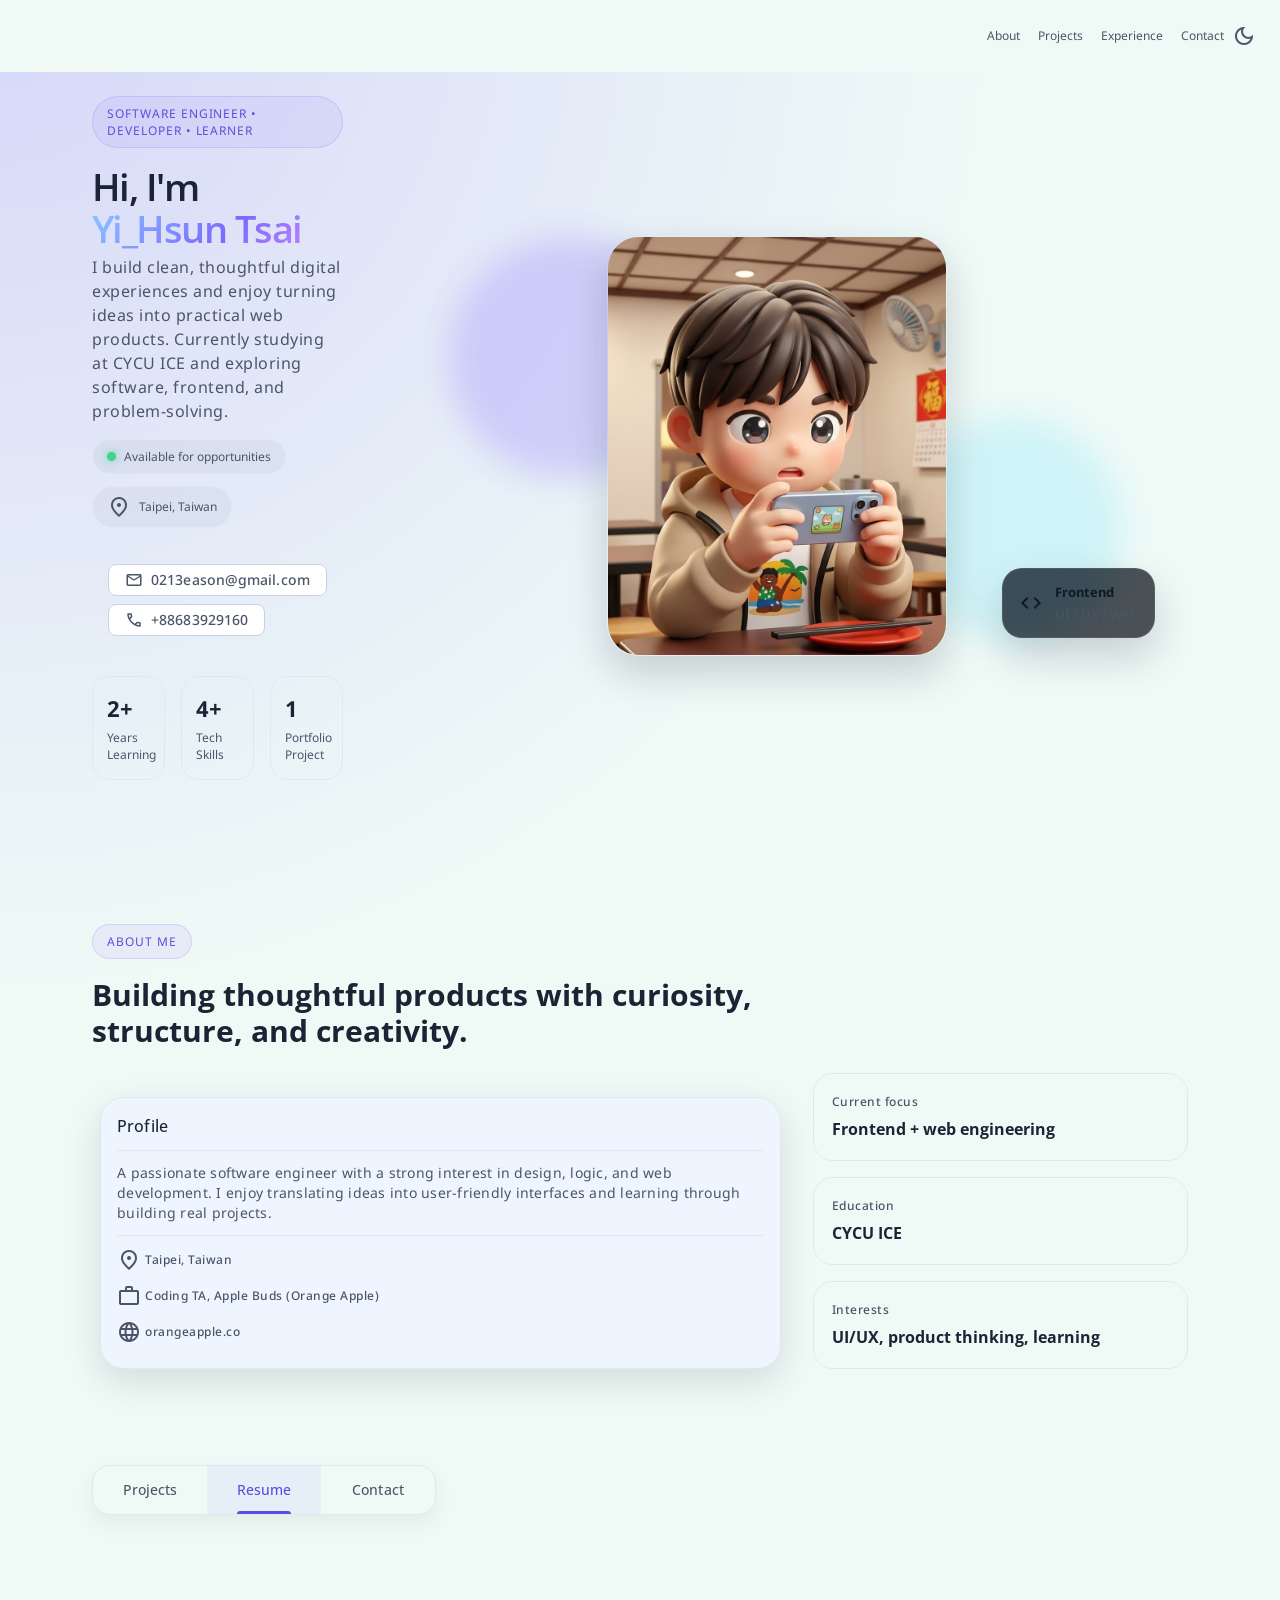
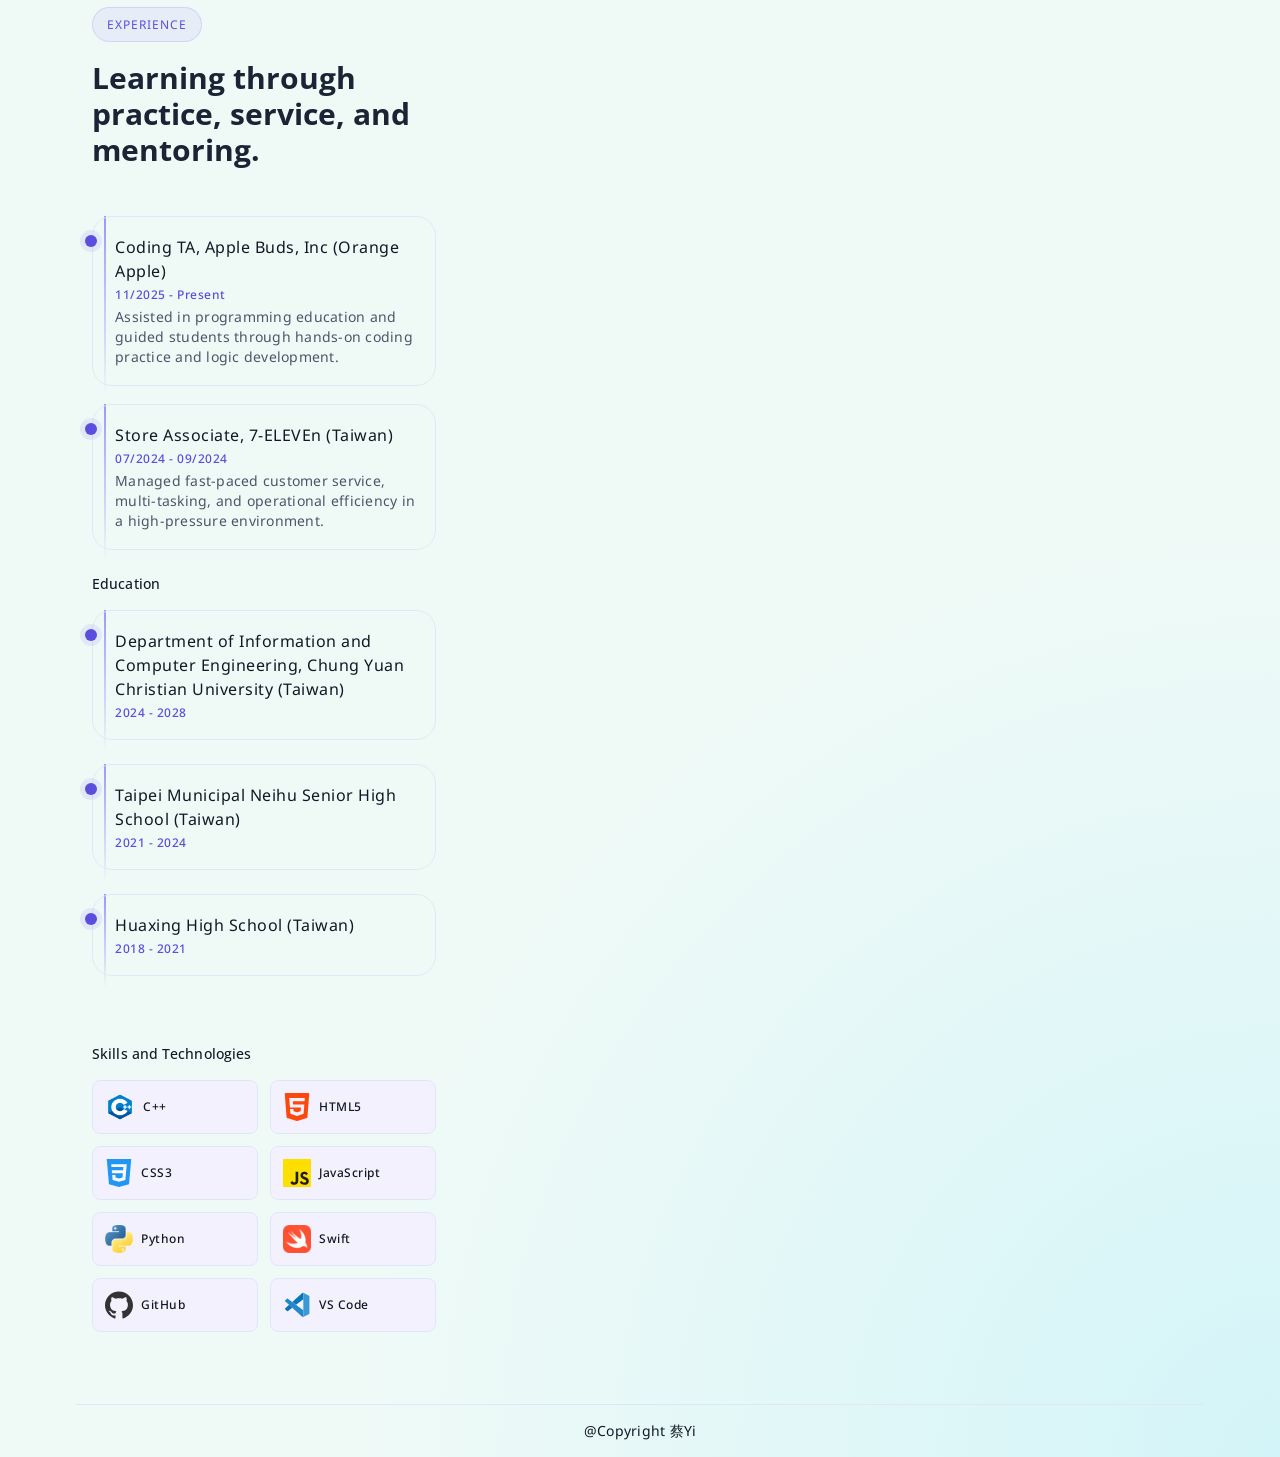
==== commit b5e7861e: "feat: redesign personal portfolio website" ====
--- a/index.html
+++ b/index.html
@@ -4,647 +4,362 @@
 <head>
     <meta charset="UTF-8">
     <meta name="viewport" content="width=device-width, initial-scale=1.0">
-
-    <!--  #meta tags -->
-    <title>Devfolio - A Software Engineer Portfolio</title>
-    <meta name="title" content="Devfolio - A Software Engineer Portfolio">
-    <meta name="description" content="This is a personal portfolio made by codewithsadee">
-
-    <!-- #favicon -->
+    <title>Yi_Hsun Tsai | Personal Portfolio</title>
+    <meta name="title" content="Yi_Hsun Tsai | Personal Portfolio">
+    <meta name="description" content="Personal portfolio website for Yi_Hsun Tsai, software engineer and developer.">
     <link rel="shortcut icon" href="favicon.svg" type="image/svg+xml">
-
-    <!-- #google font link  -->
     <link rel="preconnect" href="https://fonts.googleapis.com">
     <link rel="preconnect" href="https://fonts.gstatic.com" crossorigin>
-    <link
-        href="https://fonts.googleapis.com/css2?family=Noto+Sans:wght@400;500&family=Open+Sans:wght@400;500&display=swap"
-        rel="stylesheet">
-
-    <!-- #material icon link -->
-    <link rel="stylesheet"
-        href="https://fonts.googleapis.com/css2?family=Material+Symbols+Outlined:opsz,wght,FILL,GRAD@24,400,0,0" />
-
-    <!-- #custom css link -->
+    <link href="https://fonts.googleapis.com/css2?family=Noto+Sans:wght@400;500;700&family=Open+Sans:wght@400;500;600;700&display=swap" rel="stylesheet">
+    <link rel="stylesheet" href="https://fonts.googleapis.com/css2?family=Material+Symbols+Outlined:opsz,wght,FILL,GRAD@24,400,0,0" />
     <link rel="stylesheet" href="./css/style.css">
 </head>
 
 <body>
-
-    <!-- #TOP BAR -->
-
     <header class="topbar">
-
-        <!-- <a href="#" class="logo">
-            <img src="./assets/images/Logo_dark.png" alt="Devfolio" width="145" height="32" class="dark">
-            <img src="./assets/images/Logo_light.png" alt="Devfolio" width="145" height="32" class="light">
-        </a> -->
-
-        <button class="icon-btn theme-btn" data-theme-btn>
-            <span class="material-symbols-outlined dark" aria-hidden="true"> dark_mode </span>
-            <span class="material-symbols-outlined light" aria-hidden="true"> light_mode </span>
-
+        <nav class="site-nav" aria-label="Main navigation">
+            <a href="#about">About</a>
+            <a href="#projects">Projects</a>
+            <a href="#experience">Experience</a>
+            <a href="#contact">Contact</a>
+        </nav>
+
+        <button class="icon-btn theme-btn" data-theme-btn aria-label="Toggle theme">
+            <span class="material-symbols-outlined dark" aria-hidden="true">dark_mode</span>
+            <span class="material-symbols-outlined light" aria-hidden="true">light_mode</span>
             <div class="state-layer"></div>
         </button>
     </header>
 
     <main>
         <article>
-            <!-- #Hero -->
-
             <section class="section hero">
-                <div class="container">
-
-                    <figure class="hero-banner img-holder" style="--width: 240; --height: 240;">
-                        <img src="./assets/images/myself_gimini.png" width="240" height="240" alt="Yi_Hsun Tsai"
-                            class="img-cover">
-                    </figure>
-
-                    <div class="hero-content">
-                        <span class="label-large section-subtitle">Software Engineer</span>
-
-                        <h1 class="display-small">Yi_Hsun Tsai</h1>
-
+                <div class="container hero-shell">
+                    <div class="hero-copy reveal">
+                        <span class="eyebrow">Software Engineer • Developer • Learner</span>
+                        <h1 class="display-small">Hi, I'm <span>Yi_Hsun Tsai</span></h1>
                         <p class="body-large section-text">
-                            CYCU ICE
+                            I build clean, thoughtful digital experiences and enjoy turning ideas into practical web products.
+                            Currently studying at CYCU ICE and exploring software, frontend, and problem-solving.
                         </p>
+
+                        <div class="hero-meta">
+                            <span class="status-pill"><i class="dot"></i>Available for opportunities</span>
+                            <span class="location-pill"><span class="material-symbols-outlined">location_on</span>Taipei, Taiwan</span>
+                        </div>
 
                         <div class="btn-wrapper">
                             <a href="mailto:0213eason@gmail.com" class="chip">
-                                <span class="material-symbols-outlined" aria-hidden="true"> mail</span>
-
+                                <span class="material-symbols-outlined" aria-hidden="true">mail</span>
                                 <span class="label-large">0213eason@gmail.com</span>
-
                                 <div class="state-layer"></div>
                             </a>
 
                             <a href="tel:+88683929160" class="chip">
-                                <span class="material-symbols-outlined" aria-hidden="true"> call</span>
-
+                                <span class="material-symbols-outlined" aria-hidden="true">call</span>
                                 <span class="label-large">+88683929160</span>
-
                                 <div class="state-layer"></div>
                             </a>
-
-                        </div>
-                    </div>
-
+                        </div>
+
+                        <ul class="quick-stats" aria-label="Quick stats">
+                            <li>
+                                <strong>2+</strong>
+                                <span>Years Learning</span>
+                            </li>
+                            <li>
+                                <strong>4+</strong>
+                                <span>Tech Skills</span>
+                            </li>
+                            <li>
+                                <strong>1</strong>
+                                <span>Portfolio Project</span>
+                            </li>
+                        </ul>
+                    </div>
+
+                    <div class="hero-visual reveal">
+                        <div class="orb orb-one"></div>
+                        <div class="orb orb-two"></div>
+
+                        <figure class="profile-card img-holder" style="--width: 340; --height: 420;">
+                            <img src="./assets/images/myself_gimini.png" width="340" height="420" alt="Yi_Hsun Tsai" class="img-cover">
+                        </figure>
+
+                        <div class="floating-card card-small">
+                            <span class="material-symbols-outlined" aria-hidden="true">code</span>
+                            <div>
+                                <strong>Frontend</strong>
+                                <small>UI / UX / Web</small>
+                            </div>
+                        </div>
+                    </div>
                 </div>
             </section>
 
-
-
-            <!-- #MAIN CONTENT -->
+            <section id="about" class="section about-section">
+                <div class="container">
+                    <div class="section-heading reveal">
+                        <span class="eyebrow">About Me</span>
+                        <h2>Building thoughtful products with curiosity, structure, and creativity.</h2>
+                    </div>
+
+                    <div class="about-grid">
+                        <div class="about-card reveal">
+                            <h3 class="card-title title-medium">Profile</h3>
+                            <p class="body-medium card-text">
+                                A passionate software engineer with a strong interest in design, logic, and web development.
+                                I enjoy translating ideas into user-friendly interfaces and learning through building real projects.
+                            </p>
+
+                            <ul class="about-list">
+                                <li class="list-item">
+                                    <span class="material-symbols-outlined" aria-hidden="true">location_on</span>
+                                    <span class="label-medium">Taipei, Taiwan</span>
+                                </li>
+                                <li class="list-item">
+                                    <span class="material-symbols-outlined" aria-hidden="true">work</span>
+                                    <span class="label-medium">Coding TA, Apple Buds (Orange Apple)</span>
+                                </li>
+                                <li class="list-item">
+                                    <span class="material-symbols-outlined" aria-hidden="true">language</span>
+                                    <a href="https://orangeapple.co" class="label-medium">orangeapple.co</a>
+                                </li>
+                            </ul>
+                        </div>
+
+                        <div class="info-stack reveal">
+                            <div class="info-card">
+                                <span class="label-medium">Current focus</span>
+                                <strong>Frontend + web engineering</strong>
+                            </div>
+                            <div class="info-card">
+                                <span class="label-medium">Education</span>
+                                <strong>CYCU ICE</strong>
+                            </div>
+                            <div class="info-card">
+                                <span class="label-medium">Interests</span>
+                                <strong>UI/UX, product thinking, learning</strong>
+                            </div>
+                        </div>
+                    </div>
+                </div>
+            </section>
+
             <div class="article">
-                <div class="about-card">
-
-                    <h2 class="card-title title-medium">About</h2>
-
-                    <p class="body-medium card-text">
-                        A passionate software engineer with a strong background in Computer Science.
-                    </p>
-
-                    <ul class="about-list">
-
-                        <li class="list-item">
-                            <span class="material-symbols-outlined" aria-hidden="true"> location_on </span>
-
-                            <span class="label-medium">Taipei, Taiwan</span>
-                        </li>
-
-                        <li class="list-item">
-                            <span class="material-symbols-outlined" aria-hidden="true"> work </span>
-
-                            <span class="label-medium">Apple Buds, Inc（Orange Apple）</span>
-                        </li>
-
-                        <li class="list-item">
-                            <span class="material-symbols-outlined" aria-hidden="true"> captive_portal </span>
-
-                            <a href="https://orangeapple.co" class="label-medium">https://orangeapple.co</a>
-                        </li>
-
-                    </ul>
-
-                </div>
-
                 <div>
-
-                    <!-- #PRIMARY TABS -->
-
-                    <div class="primary-tabs">
-
-                        <button class="tab-btn " data-tab-btn="project">
+                    <div class="primary-tabs reveal">
+                        <button class="tab-btn" data-tab-btn="project">
                             <span class="tab-text title-small">Projects</span>
-
                             <div class="state-layer"></div>
                         </button>
 
                         <button class="tab-btn active" data-tab-btn="resume">
                             <span class="tab-text title-small">Resume</span>
-
                             <div class="state-layer"></div>
                         </button>
 
                         <button class="tab-btn" data-tab-btn="contact">
                             <span class="tab-text title-small">Contact</span>
-
                             <div class="state-layer"></div>
                         </button>
-
-                    </div>
-
-
-
-
-                    <!-- #PROJECT -->
-
-                    <section class="section tab-content" data-tab-content="project">
+                    </div>
+
+                    <section id="projects" class="section tab-content" data-tab-content="project">
                         <div class="container">
-                            <div class="profect-list">
-
-                                <div class="card">
-
-                                    <figure class="card-banner img-holder" style="--width: 334; 
-                                --height: 180;">
-                                        <img src="./assets/images/project1.png" alt="APP TEST1" width="334" height="180"
-                                            class="img-cover">
-
+                            <div class="section-heading project-heading reveal">
+                                <span class="eyebrow">Featured Work</span>
+                                <h2>Projects that combine learning, design, and practice.</h2>
+                            </div>
+
+                            <div class="project-list reveal">
+                                <article class="card project-card">
+                                    <figure class="card-banner img-holder" style="--width: 334; --height: 180;">
+                                        <img src="./assets/images/project1.png" alt="Learning Web project" width="334" height="180" class="img-cover">
                                     </figure>
-
                                     <div class="card-content">
-
-                                        <span class="label-large card-subtitle">Pytghon_Learning_WEB</span>
-
+                                        <span class="label-large card-subtitle">Python Learning Web</span>
                                         <h3 class="title-large card-title">Learning_WEB</h3>
-                                    </div>
-
-                                    <a href="https://sites.google.com/d/17wIbK1n2WZLHs8DKaTL-RaWLem4tWsj2/p/1V8dNPVkJ26cA5-T7j4h91dYS1qDr-lkd/edit"
-                                        class="state-layer"></a>
-
-                                </div>
-
-                                <!-- 
-
-                            <div class="card">
-
-                                <figure class="card-banner img-holder" style="--width: 334; 
-                                --height: 180;">
-                                    <img src="./assets/images/project-2.png" alt="APP TEST2" 
-                                    width= "334" height="180" class="img-cover">
-
-                                </figure>
-
-                                <div class="card-content">
-                                    
-                                    <span class="label-large card-subtitle">Web APP</span>
-
-                                    <h3 class="title-large card-title">ABC - media APP</h3>
-                                </div>
-
-                                <a href="#" class="state-layer"></a>
-
-                            </div>
-
-                            <div class="card">
-
-                                <figure class="card-banner img-holder" style="--width: 334; 
-                                --height: 180;">
-                                    <img src="./assets/images/project-3.png" alt="APP TEST3" 
-                                    width= "334" height="180" class="img-cover">
-
-                                </figure>
-
-                                <div class="card-content">
-                                    
-                                    <span class="label-large card-subtitle">Web APP</span>
-
-                                    <h3 class="title-large card-title">ABC - media APP</h3>
-                                </div>
-
-                                <a href="#" class="state-layer"></a>
-
-                            </div>
-
-                            <div class="card">
-
-                                <figure class="card-banner img-holder" style="--width: 334; 
-                                --height: 180;">
-                                    <img src="./assets/images/project-4.png" alt="APP TEST4" 
-                                    width= "334" height="180" class="img-cover">
-
-                                </figure>
-
-                                <div class="card-content">
-                                    
-                                    <span class="label-large card-subtitle">Web APP</span>
-
-                                    <h3 class="title-large card-title">ABC - media APP</h3>
-                                </div>
-
-                                <a href="#" class="state-layer"></a>
-
-                            </div>
-
-                            <div class="card">
-
-                                <figure class="card-banner img-holder" style="--width: 334; 
-                                --height: 180;">
-                                    <img src="./assets/images/project-5.png" alt="APP TEST5" 
-                                    width= "334" height="180" class="img-cover">
-
-                                </figure>
-
-                                <div class="card-content">
-                                    
-                                    <span class="label-large card-subtitle">Web APP</span>
-
-                                    <h3 class="title-large card-title">ABC - media APP</h3>
-                                </div>
-
-                                <a href="#" class="state-layer"></a>
-
-                            </div>
-
-                            <div class="card">
-
-                                <figure class="card-banner img-holder" style="--width: 334; 
-                                --height: 180;">
-                                    <img src="./assets/images/project-6.png" alt="APP TEST6" 
-                                    width= "334" height="180" class="img-cover">
-
-                                </figure>
-
-                                <div class="card-content">
-                                    
-                                    <span class="label-large card-subtitle">Website</span>
-
-                                    <h3 class="title-large card-title">ABC - media APP</h3>
-                                </div>
-
-                                <a href="#" class="state-layer"></a>
-
-                            </div> -->
-
-                            </div>
-
-
-                        </div>
-
+                                        <p class="body-medium card-text">A learning-oriented web project focused on simplifying coding concepts and encouraging self-study.</p>
+                                    </div>
+                                    <div class="project-meta">
+                                        <span>HTML</span>
+                                        <span>CSS</span>
+                                        <span>JavaScript</span>
+                                    </div>
+                                    <a href="https://sites.google.com/d/17wIbK1n2WZLHs8DKaTL-RaWLem4tWsj2/p/1V8dNPVkJ26cA5-T7j4h91dYS1qDr-lkd/edit" class="state-layer" aria-label="Open Learning_WEB project"></a>
+                                </article>
+
+                                <article class="card project-card muted-card reveal">
+                                    <div class="card-content">
+                                        <span class="label-large card-subtitle">In progress</span>
+                                        <h3 class="title-large card-title">Portfolio Evolution</h3>
+                                        <p class="body-medium card-text">A modern personal website designed to showcase projects, skills, and personality in a cleaner visual language.</p>
+                                    </div>
+                                    <div class="project-meta">
+                                        <span>Design</span>
+                                        <span>UI</span>
+                                        <span>Animation</span>
+                                    </div>
+                                </article>
+
+                                <article class="card project-card muted-card reveal">
+                                    <div class="card-content">
+                                        <span class="label-large card-subtitle">Next up</span>
+                                        <h3 class="title-large card-title">Product & App Ideas</h3>
+                                        <p class="body-medium card-text">Exploring practical app concepts and interactive user experiences driven by real-world problems.</p>
+                                    </div>
+                                    <div class="project-meta">
+                                        <span>UX</span>
+                                        <span>Testing</span>
+                                        <span>Build</span>
+                                    </div>
+                                </article>
+                            </div>
+                        </div>
                     </section>
 
-
-
-                    <!-- #RESUME -->
-
-                    <section class="section tab-content resume-tab" data-tab-content="resume">
-
+                    <section class="section tab-content resume-tab active" data-tab-content="resume">
                         <div class="container">
-
-                            <h2 class="section-title title-small"> Experience</h2>
-
-                            <ul class="list">
-
+                            <div class="section-heading reveal">
+                                <span class="eyebrow">Experience</span>
+                                <h2>Learning through practice, service, and mentoring.</h2>
+                            </div>
+
+                            <ul class="experience-list reveal">
                                 <li class="resume-item">
                                     <div class="resume-card">
-
                                         <p class="body-large">Coding TA, Apple Buds, Inc (Orange Apple)</p>
-
                                         <span class="label-medium card-subtitle">11/2025 - Present</span>
-
-                                        <span class="body-medium card-text">Assisted in programming courses and mentored
-                                            students to master coding logic through hands-on projects.</span>
-
-                                    </div>
-
+                                        <span class="body-medium card-text">Assisted in programming education and guided students through hands-on coding practice and logic development.</span>
+                                    </div>
                                 </li>
 
                                 <li class="resume-item">
                                     <div class="resume-card">
-
                                         <p class="body-large">Store Associate, 7-ELEVEn (Taiwan)</p>
-
                                         <span class="label-medium card-subtitle">07/2024 - 09/2024</span>
-
-                                        <span class="body-medium card-text">Managed multi-tasking operations and
-                                            delivered professional customer service under high-pressure
-                                            scenarios.</span>
-
-                                    </div>
-
-                                </li>
-
+                                        <span class="body-medium card-text">Managed fast-paced customer service, multi-tasking, and operational efficiency in a high-pressure environment.</span>
+                                    </div>
+                                </li>
                             </ul>
 
-                            <h2 class="section-title title-small">Education</h2>
-                            <ul class="list">
-
-                                <li class="resume-item">
-                                    <div class="resume-card">
-
-                                        <p class="body-large">
-                                            Department of Information and Computer Engineering,
-                                            Chung Yuan Christian University(Taiwan)
-                                        </p>
-
-                                        <span class="label-medium card-subtitle">2024 - 2028</span>
-
-                                    </div>
-
-                                </li>
-
-                                <li class="resume-item">
-                                    <div class="resume-card">
-
-                                        <p class="body-large">
-                                            Taipei Municipal Neihu Senior High School(Taiwan)
-                                        </p>
-
-                                        <span class="label-medium card-subtitle">2021 - 2024</span>
-
-                                    </div>
-
-                                </li>
-
-                                <li class="resume-item">
-                                    <div class="resume-card">
-
-                                        <p class="body-large">
-                                            Huaxing High School(Taiwan)
-                                        </p>
-
-                                        <span class="label-medium card-subtitle">2018 - 2021</span>
-
-                                    </div>
-
-                                </li>
-
-                            </ul>
-
-                            <h2 class="section-title title-small">Skills and Technologies</h2>
-
-                            <ul class="resume-bottom-list">
-
-                                <li class="resume-bottom-item">
-                                    <img src="./assets/images/c++.png" width="30" height="30" loading="lazy" alt="C++"
-                                        class="icon">
-
-                                    <span class="label-medium">C++</span>
-                                </li>
-
-                                <li class="resume-bottom-item">
-                                    <img src="./assets/images/html5.svg" width="28" height="28" loading="lazy"
-                                        alt="HTML5" class="icon">
-
-                                    <span class="label-medium">HTML5</span>
-                                </li>
-
-                                <li class="resume-bottom-item">
-                                    <img src="./assets/images/css3.svg" width="28" height="28" loading="lazy" alt="CSS3"
-                                        class="icon">
-
-                                    <span class="label-medium">CSS3</span>
-                                </li>
-
-                                <li class="resume-bottom-item">
-                                    <img src="./assets/images/javascript.svg" width="28" height="28" loading="lazy"
-                                        alt="JavaScript" class="icon">
-
-                                    <span class="label-medium">JavaScript</span>
-                                </li>
-
-                                <li class="resume-bottom-item">
-                                    <img src="./assets/images/python.png" width="28" height="28" loading="lazy"
-                                        alt="Python" class="icon">
-
-                                    <span class="label-medium">Python</span>
-                                </li>
-
-                                <li class="resume-bottom-item">
-                                    <img src="./assets/images/swift.png" width="28" height="28" loading="lazy"
-                                        alt="Swift" class="icon">
-
-                                    <span class="label-medium">Swift</span>
-                                </li>
-
-                                <li class="resume-bottom-item">
-                                    <img src="./assets/images/github.svg" width="28" height="28" loading="lazy"
-                                        alt="Github" class="icon">
-
-                                    <span class="label-medium">Github</span>
-                                </li>
-
-                                <li class="resume-bottom-item">
-                                    <img src="./assets/images/VS_code.svg" width="28" height="28" loading="lazy"
-                                        alt="VS code" class="icon">
-
-                                    <span class="label-medium">VS code</span>
-                                </li>
-
-                            </ul>
-
-
-                        </div>
-
-
+                            <div class="education-block reveal">
+                                <h2 class="section-title title-small">Education</h2>
+                                <ul class="list">
+                                    <li class="resume-item">
+                                        <div class="resume-card">
+                                            <p class="body-large">Department of Information and Computer Engineering, Chung Yuan Christian University (Taiwan)</p>
+                                            <span class="label-medium card-subtitle">2024 - 2028</span>
+                                        </div>
+                                    </li>
+
+                                    <li class="resume-item">
+                                        <div class="resume-card">
+                                            <p class="body-large">Taipei Municipal Neihu Senior High School (Taiwan)</p>
+                                            <span class="label-medium card-subtitle">2021 - 2024</span>
+                                        </div>
+                                    </li>
+
+                                    <li class="resume-item">
+                                        <div class="resume-card">
+                                            <p class="body-large">Huaxing High School (Taiwan)</p>
+                                            <span class="label-medium card-subtitle">2018 - 2021</span>
+                                        </div>
+                                    </li>
+                                </ul>
+                            </div>
+
+                            <div class="skills-block reveal">
+                                <h2 class="section-title title-small">Skills and Technologies</h2>
+                                <ul class="resume-bottom-list">
+                                    <li class="resume-bottom-item"><img src="./assets/images/c++.png" width="30" height="30" loading="lazy" alt="C++" class="icon"><span class="label-medium">C++</span></li>
+                                    <li class="resume-bottom-item"><img src="./assets/images/html5.svg" width="28" height="28" loading="lazy" alt="HTML5" class="icon"><span class="label-medium">HTML5</span></li>
+                                    <li class="resume-bottom-item"><img src="./assets/images/css3.svg" width="28" height="28" loading="lazy" alt="CSS3" class="icon"><span class="label-medium">CSS3</span></li>
+                                    <li class="resume-bottom-item"><img src="./assets/images/javascript.svg" width="28" height="28" loading="lazy" alt="JavaScript" class="icon"><span class="label-medium">JavaScript</span></li>
+                                    <li class="resume-bottom-item"><img src="./assets/images/python.png" width="28" height="28" loading="lazy" alt="Python" class="icon"><span class="label-medium">Python</span></li>
+                                    <li class="resume-bottom-item"><img src="./assets/images/swift.png" width="28" height="28" loading="lazy" alt="Swift" class="icon"><span class="label-medium">Swift</span></li>
+                                    <li class="resume-bottom-item"><img src="./assets/images/github.svg" width="28" height="28" loading="lazy" alt="GitHub" class="icon"><span class="label-medium">GitHub</span></li>
+                                    <li class="resume-bottom-item"><img src="./assets/images/VS_code.svg" width="28" height="28" loading="lazy" alt="VS Code" class="icon"><span class="label-medium">VS Code</span></li>
+                                </ul>
+                            </div>
+                        </div>
                     </section>
 
-
-
-                    <!-- #CONTACT -->
-                    <section class="section tab-content contact-tab" data-tab-content="contact">
-                        <div class="container">
-
-                            <div class="contact-info">
-
+                    <section id="contact" class="section tab-content contact-tab" data-tab-content="contact">
+                        <div class="container contact-layout">
+                            <div class="contact-info reveal">
                                 <h4 class="section-title title-small">Contact Info</h4>
 
                                 <ul class="contact-info-list">
-
                                     <li class="contact-info-item">
-
-                                        <div class="icon-box">
-                                            <span class="material-symbols-outlined" aria-hidden="true">
-                                                mail </span>
-                                        </div>
-
+                                        <div class="icon-box"><span class="material-symbols-outlined" aria-hidden="true">mail</span></div>
                                         <div class="info-content">
-
-                                            <p class="label-small info-title">Mail Us</p>
-
-                                            <a href="mailto:0213eason@gmail.com" class="label-small 
-                                            info-text">0213eason@gmail.com</a>
-
-                                            <a href="mailto:0213eason@gmail.com" class="label-small 
-                                            info-text">0213eason@gmail.com</a>
-
-                                        </div>
-
-
+                                            <p class="label-small info-title">Mail</p>
+                                            <a href="mailto:0213eason@gmail.com" class="label-small info-text">0213eason@gmail.com</a>
+                                        </div>
                                     </li>
 
                                     <li class="contact-info-item">
-
-                                        <div class="icon-box">
-                                            <span class="material-symbols-outlined" aria-hidden="true">
-                                                call </span>
-                                        </div>
-
+                                        <div class="icon-box"><span class="material-symbols-outlined" aria-hidden="true">call</span></div>
                                         <div class="info-content">
-
-                                            <p class="label-small info-title">Contact Us</p>
-
-                                            <a href="tel:+88683929160" class="label-small 
-                                            info-text">+88683929160</a>
-
-                                            <a href="tel:+88683929160" class="label-small 
-                                            info-text">+88683929160</a>
-
-                                        </div>
-
-
+                                            <p class="label-small info-title">Phone</p>
+                                            <a href="tel:+88683929160" class="label-small info-text">+88683929160</a>
+                                        </div>
                                     </li>
 
                                     <li class="contact-info-item">
-
-                                        <div class="icon-box">
-                                            <span class="material-symbols-outlined" aria-hidden="true">
-                                                location_on </span>
-                                        </div>
-
+                                        <div class="icon-box"><span class="material-symbols-outlined" aria-hidden="true">location_on</span></div>
                                         <div class="info-content">
-
                                             <p class="label-small info-title">Address</p>
-
-                                            <a href="#" class="label-small 
-                                            info-text">Taipei, Taiwan</a>
-
-                                        </div>
-
-
-                                    </li>
-
+                                            <span class="label-small info-text">Taipei, Taiwan</span>
+                                        </div>
+                                    </li>
                                 </ul>
 
-                                <h4 class="title-small">Social Info</h4>
-
+                                <h4 class="title-small social-title">Social</h4>
                                 <div class="social-list">
-
-                                    <a href="https://github.com/WinnerYi" class="social-item">
-                                        <svg width="24" height="24" viewBox="0 0 16 16" fill="currentColor"
-                                            xmlns="http://www.w3.org/2000/svg">
-                                            <path d="M8 0C3.58 0 0 3.58 0 8c0 3.54 2.29 6.53 5.47 7.59
-                                        .4.07.55-.17.55-.38
-                                        0-.19-.01-.82-.01-1.49
-                                        -2.01.37-2.53-.49-2.69-.94
-                                        -.09-.23-.48-.94-.82-1.13
-                                        -.28-.15-.68-.52-.01-.53
-                                        .63-.01 1.08.58 1.23.82
-                                        .72 1.21 1.87.87 2.33.66
-                                        .07-.52.28-.87.51-1.07
-                                        -1.78-.2-3.64-.89-3.64-3.95
-                                        0-.87.31-1.59.82-2.15
-                                        -.08-.2-.36-1.02.08-2.12
-                                        0 0 .67-.21 2.2.82
-                                        .64-.18 1.32-.27 2-.27
-                                        .68 0 1.36.09 2 .27
-                                        1.53-1.04 2.2-.82 2.2-.82
-                                        .44 1.1.16 1.92.08 2.12
-                                        .51.56.82 1.27.82 2.15
-                                        0 3.07-1.87 3.75-3.65 3.95
-                                        .29.25.54.73.54 1.48
-                                        0 1.07-.01 1.93-.01 2.2
-                                        0 .21.15.46.55.38
-                                        A8.013 8.013 0 0016 8
-                                        c0-4.42-3.58-8-8-8z" />
-                                        </svg>
-
+                                    <a href="https://github.com/WinnerYi" class="social-item" aria-label="GitHub">
+                                        <svg width="24" height="24" viewBox="0 0 16 16" fill="currentColor" xmlns="http://www.w3.org/2000/svg"><path d="M8 0C3.58 0 0 3.58 0 8c0 3.54 2.29 6.53 5.47 7.59.4.07.55-.17.55-.38 0-.19-.01-.82-.01-1.49-2.01.37-2.53-.49-2.69-.94-.09-.23-.48-.94-.82-1.13-.28-.15-.68-.52-.01-.53.63-.01 1.08.58 1.23.82.72 1.21 1.87.87 2.33.66.07-.52.28-.87.51-1.07-1.78-.2-3.64-.89-3.64-3.95 0-.87.31-1.59.82-2.15-.08-.2-.36-1.02.08-2.12 0 0 .67-.21 2.2.82.64-.18 1.32-.27 2-.27.68 0 1.36.09 2 .27 1.53-1.04 2.2-.82 2.2-.82.44 1.1.16 1.92.08 2.12.51.56.82 1.27.82 2.15 0 3.07-1.87 3.75-3.65 3.95.29.25.54.73.54 1.48 0 1.07-.01 1.93-.01 2.2 0 .21.15.46.55.38A8.013 8.013 0 0016 8c0-4.42-3.58-8-8-8z"/></svg>
                                     </a>
-
-                                    <a href="https://x.com/Junivle" class="social-item">
-                                        <svg width="24" height="24" viewBox="0 0 24 24" fill="currentColor"
-                                            xmlns="http://www.w3.org/2000/svg">
-                                            <path d="M18.244 2H21.552L14.326 10.26L22.828 22H16.16L10.93 14.89
-                                        L4.91 22H1.6L9.33 13.14L1.172 2H8.01L12.73 8.39L18.244 2Z" />
-                                        </svg>
+                                    <a href="https://x.com/Junivle" class="social-item" aria-label="X">
+                                        <svg width="24" height="24" viewBox="0 0 24 24" fill="currentColor" xmlns="http://www.w3.org/2000/svg"><path d="M18.244 2H21.552L14.326 10.26L22.828 22H16.16L10.93 14.89L4.91 22H1.6L9.33 13.14L1.172 2H8.01L12.73 8.39L18.244 2Z"/></svg>
                                     </a>
-
-                                    <a href="https://www.linkedin.com/in/eason-tsai-8aa7793a5/" class="social-item">
-                                        <svg width="24" height="24" viewBox="0 0 24 24" fill="currentColor"
-                                            xmlns="http://www.w3.org/2000/svg">
-                                            <path
-                                                d="M4.98 3.5C4.98 4.88 3.88 6 2.5 6C1.12 6 0 4.88 0 3.5C0 2.12 1.12 1 2.5 1C3.88 1 4.98 2.12 4.98 3.5ZM0.22 8.99H4.78V24H0.22V8.99ZM7.22 8.99H11.6V10.66H11.68C12.3 9.52 13.9 8.36 16.08 8.36C21.02 8.36 22 11.28 22 16.18V24H17.44V16.92C17.44 14.76 17.4 11.98 14.3 11.98C11.18 11.98 10.78 14.38 10.78 16.76V24H6.22V8.99H7.22Z" />
-                                        </svg>
+                                    <a href="https://www.linkedin.com/in/eason-tsai-8aa7793a5/" class="social-item" aria-label="LinkedIn">
+                                        <svg width="24" height="24" viewBox="0 0 24 24" fill="currentColor" xmlns="http://www.w3.org/2000/svg"><path d="M4.98 3.5C4.98 4.88 3.88 6 2.5 6C1.12 6 0 4.88 0 3.5C0 2.12 1.12 1 2.5 1C3.88 1 4.98 2.12 4.98 3.5ZM0.22 8.99H4.78V24H0.22V8.99ZM7.22 8.99H11.6V10.66H11.68C12.3 9.52 13.9 8.36 16.08 8.36C21.02 8.36 22 11.28 22 16.18V24H17.44V16.92C17.44 14.76 17.4 11.98 14.3 11.98C11.18 11.98 10.78 14.38 10.78 16.76V24H6.22V8.99H7.22Z"/></svg>
                                     </a>
-
-                                    <a href="https://www.instagram.com/mr.tsai_winner/" class="social-item">
-                                        <svg width="24" height="24" viewBox="0 0 24 24" fill="currentColor"
-                                            xmlns="http://www.w3.org/2000/svg">
-                                            <path
-                                                d="M12 2.163c3.204 0 3.584.012 4.85.07 1.17.056 1.97.24 2.428.403a4.92 4.92 0 011.675 1.093 4.92 4.92 0 011.093 1.675c.163.458.347 1.258.403 2.428.058 1.266.07 1.645.07 4.85s-.012 3.584-.07 4.85c-.056 1.17-.24 1.97-.403 2.428a4.902 4.902 0 01-1.093 1.675 4.902 4.902 0 01-1.675 1.093c-.458.163-1.258.347-2.428.403-1.266.058-1.645.07-4.85.07s-3.584-.012-4.85-.07c-1.17-.056-1.97-.24-2.428-.403a4.92 4.92 0 01-1.675-1.093 4.92 4.92 0 01-1.093-1.675c-.163-.458-.347-1.258-.403-2.428-.058-1.266-.07-1.645-.07-4.85s.012-3.584.07-4.85c.056-1.17.24-1.97.403-2.428a4.902 4.902 0 011.093-1.675 4.902 4.902 0 011.675-1.093c.458-.163 1.258-.347 2.428-.403 1.266-.058 1.645-.07 4.85-.07zm0-2.163C8.741 0 8.332.012 7.052.07 5.773.128 4.87.308 4.068.635a6.987 6.987 0 00-2.55 1.643A6.987 6.987 0 00.635 4.068C.308 4.87.128 5.773.07 7.052.012 8.332 0 8.741 0 12s.012 3.668.07 4.948c.058 1.279.238 2.182.565 2.984a6.987 6.987 0 001.643 2.55 6.987 6.987 0 002.55 1.643c.802.327 1.705.507 2.984.565C8.332 23.988 8.741 24 12 24s3.668-.012 4.948-.07c1.279-.058 2.182-.238 2.984-.565a6.987 6.987 0 002.55-1.643 6.987 6.987 0 001.643-2.55c.327-.802.507-1.705.565-2.984C23.988 15.668 24 15.259 24 12s-.012-3.668-.07-4.948c-.058-1.279-.238-2.182-.565-2.984a6.987 6.987 0 00-1.643-2.55 6.987 6.987 0 00-2.55-1.643c-.802-.327-1.705-.507-2.984-.565C15.668.012 15.259 0 12 0zM12 5.838a6.162 6.162 0 100 12.324 6.162 6.162 0 000-12.324zm0 10.162a3.999 3.999 0 110-7.998 3.999 3.999 0 010 7.998zm6.406-11.845a1.44 1.44 0 11-2.88 0 1.44 1.44 0 012.88 0z" />
-                                        </svg>
+                                    <a href="https://www.instagram.com/mr.tsai_winner/" class="social-item" aria-label="Instagram">
+                                        <svg width="24" height="24" viewBox="0 0 24 24" fill="currentColor" xmlns="http://www.w3.org/2000/svg"><path d="M12 2.163c3.204 0 3.584.012 4.85.07 1.17.056 1.97.24 2.428.403a4.92 4.92 0 011.675 1.093 4.92 4.92 0 011.093 1.675c.163.458.347 1.258.403 2.428.058 1.266.07 1.645.07 4.85s-.012 3.584-.07 4.85c-.056 1.17-.24 1.97-.403 2.428a4.902 4.902 0 01-1.093 1.675 4.902 4.902 0 01-1.675 1.093c-.458.163-1.258.347-2.428.403-1.266.058-1.645.07-4.85.07s-3.584-.012-4.85-.07c-1.17-.056-1.97-.24-2.428-.403a4.92 4.92 0 01-1.675-1.093 4.92 4.92 0 01-1.093-1.675c-.163-.458-.347-1.258-.403-2.428-.058-1.266-.07-1.645-.07-4.85s.012-3.584.07-4.85c.056-1.17.24-1.97.403-2.428a4.902 4.902 0 011.093-1.675 4.902 4.902 0 011.675-1.093c.458-.163 1.258-.347 2.428-.403 1.266-.058 1.645-.07 4.85-.07zm0-2.163C8.741 0 8.332.012 7.052.07 5.773.128 4.87.308 4.068.635a6.987 6.987 0 00-2.55 1.643A6.987 6.987 0 00.635 4.068C.308 4.87.128 5.773.07 7.052.012 8.332 0 8.741 0 12s.012 3.668.07 4.948c.058 1.279.238 2.182.565 2.984a6.987 6.987 0 001.643 2.55 6.987 6.987 0 002.55 1.643c.802.327 1.705.507 2.984.565C8.332 23.988 8.741 24 12 24s3.668-.012 4.948-.07c1.279-.058 2.182-.238 2.984-.565a6.987 6.987 0 002.55-1.643 6.987 6.987 0 001.643-2.55c.327-.802.507-1.705.565-2.984C23.988 15.668 24 15.259 24 12s-.012-3.668-.07-4.948c-.058-1.279-.238-2.182-.565-2.984a6.987 6.987 0 00-1.643-2.55 6.987 6.987 0 00-2.55-1.643c-.802-.327-1.705-.507-2.984-.565C15.668.012 15.259 0 12 0zM12 5.838a6.162 6.162 0 100 12.324 6.162 6.162 0 000-12.324zm0 10.162a3.999 3.999 0 110-7.998 3.999 3.999 0 010 7.998zm6.406-11.845a1.44 1.44 0 11-2.88 0 1.44 1.44 0 012.88 0z"/></svg>
                                     </a>
-
                                 </div>
-
-                            </div>
-
-                            <div class="contact-form">
-
-                                <h3 class="title-large">Let's Work Together!!</h3>
-
+                            </div>
+
+                            <div class="contact-form reveal">
+                                <h3 class="title-large">Let’s work together</h3>
                                 <form action="" method="post" class="input-wrapper">
-
                                     <input type="text" name="name" placeholder="Name*" required class="input-field">
-
                                     <input type="email" name="email" placeholder="Email*" required class="input-field">
-
-                                    <input type="text" name="subject" placeholder="Subject" required
-                                        class="input-field">
-
-                                    <textarea name="message" placeholder="Message*" required
-                                        class="textarea"></textarea>
-
+                                    <input type="text" name="subject" placeholder="Subject" required class="input-field">
+                                    <textarea name="message" placeholder="Message*" required class="textarea"></textarea>
                                     <button class="btn" type="submit">
                                         <span class="label-large">Send Message</span>
-
                                         <div class="state-layer"></div>
                                     </button>
-
                                 </form>
-
-                            </div>
-
-
-
+                            </div>
                         </div>
                     </section>
-
                 </div>
-
             </div>
-
         </article>
     </main>
 
-
-
-
-    <!-- #Footer -->
-
     <footer class="footer">
-
         <div class="container">
             <p class="body-medium">@Copyright 蔡Yi</p>
-
         </div>
-
     </footer>
 
-
-
-    <!-- #custom js link -->
-    <script src="/js/script.js"></script>
-
+    <script src="./js/script.js"></script>
 </body>
-
-</html>+</html>
--- a/css/style.css
+++ b/css/style.css
@@ -1,103 +1,67 @@
-/*-----------------------------------*\
+/*-----------------------------------*
   #style.css
-\*-----------------------------------*/
-
-/**
- * copyright 2023 codewithsadee
- */
-
-
-
-
-
-/*-----------------------------------*\
-  #CUSTOM PROPERTY
-\*-----------------------------------*/
-
-:root { 
-  /**
-  * COLORS
-  */
-
-  /* light theme */
-  --background-light: hsl(163, 30%, 79%);
-  --on-background-light: hsl(264, 8%, 12%);
-  --surface-light: hsl(293, 100%, 98%);
-  --on-surface-light: hsl(264, 8%, 12%);
-  --on-surface-variant-light: hsl(264, 7%, 29%);
-  --surface-container-low-light: hsl(278, 44%, 96%);
-  --surface-container-light: hsl(276, 38%, 95%);
-  --surface-bright-light: hsl(293, 100%, 98%);
-  --primary-light: hsl(256, 34%, 48%);
-  --on-primary-light: hsl(0, 0%, 100%);
-  --outline-light: hsl(270, 4%, 47%);
-  --outline-variant-light: hsl(270, 11%, 79%);
-
-  /* dark theme */
-  --background-dark: hsl(260, 22%, 11%);
-  --on-background-dark: hsl(280, 17%, 90%);
-  --surface-dark: hsl(260, 14%, 8%);
-  --on-surface-dark: hsl(280, 17%, 90%);
-  --on-surface-variant-dark: hsl(270, 11%, 79%);
-  --surface-container-low-dark: hsl(264, 8%, 12%);
-  --surface-container-dark: hsl(257, 10%, 14%);
-  --surface-bright-dark: hsl(270, 5%, 23%);
-  --primary-dark: hsl(258, 100%, 87%);
-  --on-primary-dark: hsl(259, 58%, 28%);
-  --outline-dark: hsl(264, 5%, 58%);
-  --outline-variant-dark: hsl(264, 7%, 29%);
-
-  /**
-    * TYPOGRAPHY (字體排印學)
-    */
-
-    /* font family */
-    --font-primary: 'Open Sans', sans-serif;
-    --font-secondary: 'Noto Sans', sans-serif;  
-
-    /* font size */
-    --base-font-size: 62.5%;
-    --display-large: 5.7rem;
-    --display-medium: 4.5rem;
-    --display-small: 3.6rem;
-    --headline-large: 3.2rem;
-    --headline-medium: 2.8rem;
-    --headline-small: 2.4rem;
-    --title-large: 2rem;
-    --title-medium: 1.6rem;
-    --title-small: 1.4rem;
-    --label-large: 1.4rem;
-    --label-medium: 1.2rem;
-    --label-small: 1.1rem;
-    --body-large: 1.6rem;
-    --body-medium: 1.4rem;
-    --body-small: 1.2rem;
-
-    /* font weight */
-    --weight-regular: 400;
-    --weight-medium: 500;
-
-    /** 
-     *BORDER RADIUS
-    */
-
-    --shape-corner-extra-small: 4px;
-    --shape-corner-small: 8px;
-    --shape-corner-medium: 12px;
-    --shape-corner-large: 16px;
-    --shape-corner-full: 500px;
-    --shape-corner-circle: 50%;
-
-    /**
-    *BOX SHADOW
-    */
-    --elevation-1: 0px 1px 3px 1px #00000026, 0px 1px 2px 0px #0000004d;
-
-    /**
-    *OTHER
-    */
-    --section-padding: 24px;
-    --top-bar-height: 64px;
+*-----------------------------------*/
+
+:root {
+  --background-light: #effaf7;
+  --on-background-light: #121826;
+  --surface-light: #f8fbff;
+  --on-surface-light: #1a2435;
+  --on-surface-variant-light: #4b556a;
+  --surface-container-low-light: #eef5ff;
+  --surface-container-light: #f4f1ff;
+  --surface-bright-light: #ffffff;
+  --primary-light: #5b4ddd;
+  --on-primary-light: #ffffff;
+  --outline-light: #c7d2e6;
+  --outline-variant-light: #dfe7f5;
+
+  --background-dark: #08111f;
+  --on-background-dark: #edf5ff;
+  --surface-dark: #101a2a;
+  --on-surface-dark: #edf5ff;
+  --on-surface-variant-dark: #b4bfd7;
+  --surface-container-low-dark: #131d2f;
+  --surface-container-dark: #172338;
+  --surface-bright-dark: #1d2a41;
+  --primary-dark: #a9b8ff;
+  --on-primary-dark: #1d2543;
+  --outline-dark: #3b4a63;
+  --outline-variant-dark: #2a3854;
+
+  --font-primary: 'Open Sans', sans-serif;
+  --font-secondary: 'Noto Sans', sans-serif;
+
+  --base-font-size: 62.5%;
+  --display-large: 5.7rem;
+  --display-medium: 4.5rem;
+  --display-small: 3.8rem;
+  --headline-large: 3.2rem;
+  --headline-medium: 2.8rem;
+  --headline-small: 2.4rem;
+  --title-large: 2rem;
+  --title-medium: 1.6rem;
+  --title-small: 1.4rem;
+  --label-large: 1.4rem;
+  --label-medium: 1.2rem;
+  --label-small: 1.1rem;
+  --body-large: 1.6rem;
+  --body-medium: 1.4rem;
+  --body-small: 1.2rem;
+
+  --weight-regular: 400;
+  --weight-medium: 500;
+
+  --shape-corner-extra-small: 4px;
+  --shape-corner-small: 8px;
+  --shape-corner-medium: 16px;
+  --shape-corner-large: 24px;
+  --shape-corner-full: 999px;
+  --shape-corner-circle: 50%;
+
+  --elevation-1: 0px 18px 40px rgba(12, 18, 34, 0.18);
+  --section-padding: 72px;
+  --top-bar-height: 72px;
 }
 
 [data-theme="light"] {
@@ -118,7 +82,6 @@
 
 [data-theme="dark"] {
   color-scheme: dark;
-
   --background: var(--background-dark);
   --on-background: var(--on-background-dark);
   --surface: var(--surface-bright-dark);
@@ -133,66 +96,36 @@
   --outline-variant: var(--outline-variant-dark);
 }
 
-@media (prefers-reduced-motion: no-preference) {
-
-  :root {
-    /**
-    * TRANSITION
-    */
-
-    /* duration */
-    --motion-duration-short-1: 100ms;
-
-    /* easing */
-    --motion-easing-linear: cubic-bezier(0, 0, 1, 1);
-  }
-}
-
-
-
-
-
-/*-----------------------------------*\
-  #RESET
-\*-----------------------------------*/
-
-*,
-*::before,
-*::after{
+:root {
+  --motion-duration-short-1: 180ms;
+  --motion-easing-linear: cubic-bezier(0.2, 0, 0.2, 1);
+}
+
+*, *::before, *::after {
   margin: 0;
   padding: 0;
   box-sizing: border-box;
 }
 
 li { list-style: none; }
-a,
-img,
-span,
-input,
-button,
-textarea {display: block; }
-
-a{
-   color: inherit;
-   text-decoration: none;
+a, img, span, input, button, textarea { display: block; }
+
+a {
+  color: inherit;
+  text-decoration: none;
 }
 
 img { height: auto; }
 
-input,
-button,
-textarea {
+input, button, textarea {
   background: none;
   border: none;
   font: inherit;
 }
 
-input,
-textarea {width: 100%}
-
-button {cursor: pointer; }
-
-textarea {resize: none; }
+input, textarea { width: 100%; }
+button { cursor: pointer; }
+textarea { resize: none; }
 
 html {
   font-family: var(--font-secondary);
@@ -201,123 +134,769 @@
 }
 
 body {
-  background-color: var(--background);
+  background:
+    radial-gradient(circle at top left, rgba(125, 92, 255, 0.22), transparent 30%),
+    radial-gradient(circle at bottom right, rgba(52, 211, 255, 0.15), transparent 28%),
+    var(--background);
   color: var(--on-background);
   font-size: var(--body-large);
-}
-
-
-
-/*-----------------------------------*\
-  #TYPOGRAPHY
-\*-----------------------------------*/
-.display-large {
+  min-height: 100vh;
+}
+
+.display-large { font-family: var(--font-primary); font-size: var(--display-large); font-weight: var(--weight-regular); line-height: 64px; letter-spacing: -0.25px; }
+.display-medium { font-family: var(--font-primary); font-size: var(--display-medium); font-weight: var(--weight-regular); line-height: 52px; }
+.display-small { font-family: var(--font-primary); font-size: var(--display-small); font-weight: 600; line-height: 1.1; letter-spacing: -0.04em; }
+.headline-large { font-family: var(--font-primary); font-size: var(--headline-large); font-weight: var(--weight-regular); line-height: 40px; }
+.headline-medium { font-family: var(--font-primary); font-size: var(--headline-medium); font-weight: var(--weight-regular); line-height: 36px; }
+.headline-small { font-family: var(--font-primary); font-size: var(--headline-small); font-weight: var(--weight-regular); line-height: 32px; }
+.title-large { font-family: var(--font-primary); font-size: var(--title-large); font-weight: var(--weight-regular); line-height: 28px; }
+.title-medium { font-family: var(--font-primary); font-size: var(--title-medium); font-weight: var(--weight-medium); line-height: 24px; letter-spacing: 0.15px; }
+.title-small { font-family: var(--font-primary); font-size: var(--title-small); font-weight: var(--weight-medium); line-height: 20px; letter-spacing: 0.1px; }
+.body-large { font-size: var(--body-large); font-weight: var(--weight-regular); line-height: 24px; letter-spacing: 0.5px; }
+.body-medium { font-size: var(--body-medium); font-weight: var(--weight-regular); line-height: 20px; letter-spacing: 0.25px; }
+.body-small { font-size: var(--body-small); font-weight: var(--weight-regular); line-height: 16px; letter-spacing: 0.4px; }
+.label-large { font-size: var(--label-large); font-weight: var(--weight-medium); line-height: 20px; letter-spacing: 0.1px; }
+.label-medium { font-size: var(--label-medium); font-weight: var(--weight-medium); line-height: 16px; letter-spacing: 0.5px; }
+.label-small { font-size: var(--label-small); font-weight: var(--weight-medium); line-height: 16px; letter-spacing: 0.5px; }
+
+.material-symbols-outlined {
+  width: 1em;
+  height: 1em;
+  display: block;
+  font-variation-settings: 'FILL' 0, 'wght' 400, 'GRAD' 0, 'opsz' 24;
+}
+
+:has(> .state-layer) {
+  position: relative;
+  overflow: hidden;
+  z-index: 1;
+}
+
+.state-layer {
+  position: absolute;
+  inset: 0;
+  background-color: var(--state-layer-bg);
+  transition: opacity var(--motion-duration-short-1) var(--motion-easing-linear);
+  opacity: 0;
+}
+
+:has(> .state-layer):hover .state-layer { opacity: 0.08; }
+:has(> .state-layer):is(:focus, :focus-visible, :active) .state-layer { opacity: 0.12; }
+
+.section { padding-block: var(--section-padding); }
+.container { padding-inline: 20px; max-width: 1200px; margin-inline: auto; }
+.img-holder { aspect-ratio: var(--width) / var(--height); background-color: transparent; overflow: hidden; }
+.img-cover { width: 100%; height: 100%; object-fit: cover; }
+.tab-content:not(.active) { display: none; }
+.section-title { margin-block-end: 16px; }
+
+.topbar {
+  position: fixed;
+  top: 0;
+  left: 0;
+  width: 100%;
+  height: var(--top-bar-height);
+  display: flex;
+  justify-content: space-between;
+  align-items: center;
+  padding-inline: 24px;
+  background: rgba(8, 17, 31, 0.45);
+  backdrop-filter: blur(12px);
+  border-bottom: 1px solid rgba(255, 255, 255, 0.08);
+  z-index: 20;
+}
+
+.site-nav {
+  display: flex;
+  align-items: center;
+  gap: 18px;
+  color: var(--on-surface-variant);
+  font-size: 1.2rem;
+}
+
+.site-nav a {
+  position: relative;
+  padding-block: 8px;
+  transition: color 180ms ease;
+}
+
+.site-nav a::after {
+  content: "";
+  position: absolute;
+  inset: auto 0 -4px 0;
+  height: 2px;
+  border-radius: 99px;
+  background: var(--primary);
+  transform: scaleX(0);
+  transform-origin: left;
+  transition: transform 200ms ease;
+}
+
+.site-nav a:hover::after,
+.site-nav a:focus-visible::after { transform: scaleX(1); }
+
+.theme-btn {
+  width: 44px;
+  height: 44px;
+  display: grid;
+  place-items: center;
+  color: var(--on-surface-variant);
+  border-radius: var(--shape-corner-full);
+  background: rgba(255,255,255,0.04);
+  border: 1px solid rgba(255,255,255,0.08);
+  --state-layer-bg: var(--on-surface-variant);
+}
+
+[data-theme="dark"] .theme-btn .dark,
+[data-theme="light"] .theme-btn .light { display: none; }
+
+.hero {
+  padding-block-start: calc(var(--top-bar-height) + 48px);
+  overflow: hidden;
+}
+
+.hero-shell {
+  display: grid;
+  grid-template-columns: 1.15fr 0.85fr;
+  gap: 32px;
+  align-items: center;
+}
+
+.hero-copy,
+.hero-visual,
+.about-card,
+.info-card,
+.project-card,
+.resume-card,
+.contact-form,
+.contact-info,
+.card,
+.primary-tabs {
+  animation: fadeUp 0.8s ease both;
+}
+
+.eyebrow {
+  display: inline-flex;
+  align-items: center;
+  gap: 8px;
+  padding: 8px 14px;
+  border-radius: var(--shape-corner-full);
+  background: rgba(124, 92, 255, 0.08);
+  border: 1px solid rgba(124, 92, 255, 0.18);
+  color: var(--primary);
+  font-size: 1.2rem;
+  letter-spacing: 0.08em;
+  text-transform: uppercase;
+  margin-bottom: 18px;
+}
+
+.hero h1 {
+  max-width: 620px;
+  color: var(--on-surface);
+}
+
+.hero h1 span {
+  background: linear-gradient(135deg, #8cc7ff 0%, #7b69ff 55%, #d48ef9 100%);
+  -webkit-background-clip: text;
+  background-clip: text;
+  color: transparent;
+}
+
+.section-text {
+  margin-block: 18px 22px;
+  max-width: 600px;
+  color: var(--on-surface-variant);
+}
+
+.hero-meta {
+  display: flex;
+  flex-wrap: wrap;
+  gap: 12px;
+  margin-bottom: 20px;
+}
+
+.status-pill,
+.location-pill {
+  display: inline-flex;
+  align-items: center;
+  gap: 8px;
+  background: rgba(18, 24, 38, 0.04);
+  border: 1px solid var(--outline-variant);
+  border-radius: var(--shape-corner-full);
+  padding: 8px 14px;
+  color: var(--on-surface-variant);
+  font-size: 1.2rem;
+}
+
+.dot {
+  width: 9px;
+  height: 9px;
+  border-radius: 50%;
+  background: #42d392;
+  box-shadow: 0 0 10px rgba(66, 211, 146, 0.8);
+}
+
+.btn-wrapper {
+  display: flex;
+  flex-wrap: wrap;
+  gap: 12px;
+  margin-bottom: 24px;
+}
+
+.chip {
+  position: relative;
+  height: 42px;
+  display: inline-flex;
+  align-items: center;
+  gap: 8px;
+  padding-inline: 16px;
+  border: 1px solid var(--outline);
+  border-radius: var(--shape-corner-small);
+  background: rgba(255, 255, 255, 0.02);
+  color: var(--on-surface-variant);
+  --state-layer-bg: var(--on-surface-variant);
+  transition: transform 180ms ease, border-color 180ms ease;
+}
+
+.chip:hover { transform: translateY(-1px); border-color: var(--primary); }
+
+.quick-stats {
+  display: grid;
+  grid-template-columns: repeat(3, minmax(0, 1fr));
+  gap: 16px;
+  max-width: 560px;
+}
+
+.quick-stats li {
+  background: rgba(255,255,255,0.02);
+  border: 1px solid var(--outline-variant);
+  border-radius: 18px;
+  padding: 16px 14px;
+  display: grid;
+  gap: 6px;
+}
+
+.quick-stats strong {
+  font-size: 2.2rem;
+  color: var(--on-surface);
+}
+
+.quick-stats span {
+  font-size: 1.2rem;
+  color: var(--on-surface-variant);
+}
+
+.hero-visual {
+  position: relative;
+  min-height: 500px;
+  display: grid;
+  place-items: center;
+}
+
+.profile-card {
+  position: relative;
+  width: min(86%, 340px);
+  border-radius: 32px;
+  overflow: hidden;
+  box-shadow: var(--elevation-1);
+  border: 1px solid rgba(255, 255, 255, 0.08);
+  background: linear-gradient(180deg, rgba(124,92,255,0.08), rgba(52,211,255,0.09));
+  transform: translateY(8px);
+  animation: float 4.2s ease-in-out infinite;
+}
+
+.orb {
+  position: absolute;
+  border-radius: 50%;
+  filter: blur(16px);
+  opacity: 0.8;
+}
+
+.orb-one {
+  width: 240px;
+  height: 240px;
+  background: rgba(116, 92, 255, 0.28);
+  top: 10%;
+  left: 10%;
+}
+
+.orb-two {
+  width: 220px;
+  height: 220px;
+  background: rgba(60, 214, 255, 0.22);
+  right: 8%;
+  bottom: 10%;
+}
+
+.floating-card {
+  position: absolute;
+  right: 4%;
+  bottom: 10%;
+  display: flex;
+  align-items: center;
+  gap: 12px;
+  padding: 14px 16px;
+  background: rgba(9, 15, 24, 0.72);
+  border: 1px solid rgba(255,255,255,0.08);
+  border-radius: 20px;
+  backdrop-filter: blur(12px);
+  box-shadow: var(--elevation-1);
+  animation: float 5s ease-in-out infinite reverse;
+}
+
+.floating-card strong, .floating-card small { display: block; }
+.floating-card strong { font-size: 1.3rem; }
+.floating-card small { color: var(--on-surface-variant); margin-top: 4px; }
+
+.about-section {
+  padding-top: 12px;
+}
+
+.section-heading {
+  margin-bottom: 24px;
+}
+
+.section-heading h2 {
+  max-width: 660px;
   font-family: var(--font-primary);
-  font-size: var(--display-large);
-  font-weight: var(--weight-regular);
-  line-height: 64px;
-  letter-spacing: -0.25px;
-}
-
-.display-medium {
-  font-family: var(--font-primary);
-  font-size: var(--display-medium);
-  font-weight: var(--weight-regular);
-  line-height: 52px;
-}
-
-.display-small {
-  font-family: var(--font-primary);
-  font-size: var(--display-small);
-  font-weight: var(--weight-regular);
-  line-height: 44px;
-}
-
-.headline-large {
-  font-family: var(--font-primary);
-  font-size: var(--headline-large);
-  font-weight: var(--weight-regular);
-  line-height: 40px;
-}
-
-.headline-medium {
-  font-family: var(--font-primary);
-  font-size: var(--headline-medium);
-  font-weight: var(--weight-regular);
-  line-height: 36px;
-}
-
-.headline-small {
-  font-family: var(--font-primary);
-  font-size: var(--headline-small);
-  font-weight: var(--weight-regular);
-  line-height: 32px;
-}
-
-.title-large {
-  font-family: var(--font-primary);
-  font-size: var(--title-large);
-  font-weight: var(--weight-regular);
-  line-height: 28px;
-}
-
-.title-medium {
-  font-family: var(--font-primary);
-  font-size: var(--title-medium);
-  font-weight: var(--weight-medium);
-  line-height: 24px;
-  letter-spacing: 0.15px;
-}
-
-.title-small {
-  font-family: var(--font-primary);
-  font-size: var(--title-small);
-  font-weight: var(--weight-medium);
-  line-height: 20px;
-  letter-spacing: 0.1px;
-}
-
-.body-large {
-  font-size: var(--body-large);
-  font-weight: var(--weight-regular);
-  line-height: 24px;
-  letter-spacing: 0.5px;
-}
-
-.body-medium {
-  font-size: var(--body-medium);
-  font-weight: var(--weight-regular);
-  line-height: 20px;
-  letter-spacing: 0.25px;
-}
-
-.body-small {
-  font-size: var(--body-small);
-  font-weight: var(--weight-regular);
-  line-height: 16px;
-  letter-spacing: 0.4px;
-}
-
-.label-large {
-  font-size: var(--label-large);
-  font-weight: var(--weight-medium);
-  line-height: 20px;
-  letter-spacing: 0.1px;
-}
-
-.label-medium {
-  font-size: var(--label-medium);
-  font-weight: var(--weight-medium);
-  line-height: 16px;
-  letter-spacing: 0.5px;
-}
-
-.label-small {
-  font-size: var(--label-small);
-  font-weight: var(--weight-medium);
-  line-height: 16px;
-  letter-spacing: 0.5px;
-}
+  font-size: clamp(2rem, 3vw, 3rem);
+  line-height: 1.2;
+  color: var(--on-surface);
+}
+
+.about-grid {
+  display: grid;
+  grid-template-columns: 1.3fr 0.7fr;
+  gap: 24px;
+}
+
+.about-card {
+  background: rgba(255,255,255,0.02);
+  border: 1px solid var(--outline-variant);
+  border-radius: 24px;
+  padding: 24px;
+  color: var(--on-surface-variant);
+  box-shadow: 0 12px 36px rgba(5, 10, 22, 0.12);
+}
+
+.about-card .card-title {
+  color: var(--on-surface);
+  margin-bottom: 12px;
+}
+
+.about-card .card-text {
+  border-block: 1px solid var(--outline-variant);
+  padding-block: 16px;
+  margin-block-end: 16px;
+}
+
+.about-list {
+  display: grid;
+  gap: 12px;
+}
+
+.list-item {
+  display: flex;
+  align-items: center;
+  gap: 10px;
+  color: var(--on-surface-variant);
+}
+
+.info-stack {
+  display: grid;
+  gap: 16px;
+}
+
+.info-card {
+  background: rgba(255,255,255,0.02);
+  border: 1px solid var(--outline-variant);
+  border-radius: 20px;
+  padding: 20px 18px;
+  display: grid;
+  gap: 8px;
+}
+
+.info-card span { color: var(--on-surface-variant); }
+.info-card strong { color: var(--on-surface); font-family: var(--font-primary); }
+
+.article {
+  display: block;
+}
+
+.primary-tabs {
+  max-width: 1200px;
+  margin: 0 auto 20px;
+  background: rgba(255,255,255,0.02);
+  border: 1px solid var(--outline-variant);
+  border-radius: 18px;
+  display: grid;
+  grid-template-columns: repeat(3, minmax(0, 1fr));
+  box-shadow: 0 8px 22px rgba(0,0,0,0.06);
+  overflow: hidden;
+}
+
+.tab-btn {
+  position: relative;
+  height: 54px;
+  display: grid;
+  place-items: center;
+  color: var(--on-surface-variant);
+  --state-layer-bg: var(--on-surface-variant);
+}
+
+.tab-btn.active {
+  color: var(--primary);
+  background: rgba(123, 105, 255, 0.08);
+  --state-layer-bg: var(--primary);
+}
+
+.tab-text {
+  position: relative;
+  height: 54px;
+  line-height: 54px;
+}
+
+.tab-text::after {
+  content: "";
+  position: absolute;
+  left: 0;
+  bottom: 0;
+  width: 100%;
+  height: 3px;
+  border-radius: 3px 3px 0 0;
+  background: var(--primary);
+  opacity: 0;
+}
+
+.tab-btn.active .tab-text::after { opacity: 1; }
+
+.project-heading {
+  margin-top: 12px;
+}
+
+.project-list {
+  display: grid;
+  grid-template-columns: repeat(auto-fit, minmax(260px, 1fr));
+  gap: 18px;
+}
+
+.card {
+  position: relative;
+  background: var(--surface-container-low);
+  border: 1px solid var(--outline-variant);
+  border-radius: 22px;
+  padding: 18px;
+  display: grid;
+  gap: 16px;
+  --state-layer-bg: var(--on-surface);
+  box-shadow: 0 18px 38px rgba(14, 20, 35, 0.08);
+  transition: transform 220ms ease, box-shadow 220ms ease;
+}
+
+.card:hover {
+  transform: translateY(-4px);
+  box-shadow: 0 22px 48px rgba(14, 20, 35, 0.12);
+}
+
+.card-banner {
+  border-radius: 18px;
+  overflow: hidden;
+}
+
+.card-content {
+  display: grid;
+  gap: 6px;
+}
+
+.card-subtitle { color: var(--on-surface-variant); }
+.card-title { color: var(--on-surface); }
+.card-text { color: var(--on-surface-variant); }
+
+.project-meta {
+  display: flex;
+  flex-wrap: wrap;
+  gap: 8px;
+}
+
+.project-meta span {
+  padding: 6px 10px;
+  border-radius: var(--shape-corner-full);
+  border: 1px solid var(--outline-variant);
+  background: rgba(255,255,255,0.02);
+  color: var(--on-surface-variant);
+  font-size: 1.1rem;
+}
+
+.muted-card {
+  background: linear-gradient(180deg, rgba(255,255,255,0.02), rgba(124,92,255,0.04));
+}
+
+.resume-tab .container,
+.contact-tab .container {
+  display: grid;
+  gap: 24px;
+}
+
+.experience-list,
+.list {
+  display: grid;
+  grid-template-columns: repeat(auto-fit, minmax(280px, 1fr));
+  gap: 18px;
+}
+
+.resume-item {
+  position: relative;
+}
+
+.resume-item::before {
+  content: "";
+  position: absolute;
+  left: 12px;
+  top: 0;
+  bottom: -12px;
+  width: 2px;
+  background: linear-gradient(180deg, rgba(123,105,255,0.7), transparent);
+}
+
+.resume-card {
+  position: relative;
+  background: rgba(255,255,255,0.02);
+  border: 1px solid var(--outline-variant);
+  border-radius: 20px;
+  padding: 18px 18px 18px 22px;
+  display: grid;
+  gap: 8px;
+}
+
+.resume-card::before {
+  content: "";
+  position: absolute;
+  left: -8px;
+  top: 18px;
+  width: 12px;
+  height: 12px;
+  border-radius: 50%;
+  background: var(--primary);
+  box-shadow: 0 0 0 5px rgba(123,105,255,0.12);
+}
+
+.resume-card .card-subtitle { color: var(--primary); }
+
+.skills-block {
+  margin-top: 16px;
+}
+
+.resume-bottom-list {
+  display: grid;
+  grid-template-columns: repeat(auto-fit, minmax(150px, 1fr));
+  gap: 12px;
+}
+
+.resume-bottom-item {
+  background: rgba(255,255,255,0.02);
+  border: 1px solid var(--outline-variant);
+  display: flex;
+  align-items: center;
+  gap: 10px;
+  padding: 12px 14px;
+  border-radius: 14px;
+}
+
+.contact-layout {
+  grid-template-columns: 0.9fr 1.1fr;
+}
+
+.contact-info,
+.contact-form {
+  background: rgba(255,255,255,0.02);
+  border: 1px solid var(--outline-variant);
+  border-radius: 24px;
+  padding: 24px;
+}
+
+.contact-info-list {
+  display: grid;
+  gap: 16px;
+  padding-block-end: 18px;
+  border-block-end: 1px solid var(--outline-variant);
+  margin-bottom: 18px;
+}
+
+.contact-info-item {
+  display: flex;
+  align-items: center;
+  gap: 14px;
+}
+
+.icon-box {
+  width: 48px;
+  height: 48px;
+  flex-shrink: 0;
+  display: grid;
+  place-items: center;
+  border-radius: 14px;
+  background: rgba(123,105,255,0.08);
+  color: var(--primary);
+}
+
+.info-content {
+  display: grid;
+  gap: 6px;
+}
+
+.info-title {
+  color: var(--on-surface-variant);
+  opacity: 0.72;
+}
+
+.info-text {
+  color: var(--on-surface-variant);
+}
+
+.social-title {
+  margin-block: 18px 12px;
+}
+
+.social-list {
+  display: flex;
+  gap: 12px;
+}
+
+.social-item {
+  width: 42px;
+  height: 42px;
+  display: grid;
+  place-items: center;
+  border-radius: 12px;
+  background: rgba(255,255,255,0.02);
+  border: 1px solid var(--outline-variant);
+  color: var(--on-surface);
+  transition: transform 200ms ease, border-color 200ms ease;
+}
+
+.social-item:hover { transform: translateY(-2px); border-color: var(--primary); }
+
+.contact-form h3 {
+  margin-bottom: 18px;
+  color: var(--on-surface);
+}
+
+.input-wrapper {
+  display: grid;
+  gap: 14px;
+}
+
+.input-field,
+.textarea {
+  color: var(--on-surface);
+  padding: 13px 16px;
+  border: 1px solid var(--outline);
+  border-radius: 12px;
+  background: rgba(255,255,255,0.01);
+  transition: box-shadow 180ms ease, border-color 180ms ease;
+}
+
+.textarea {
+  min-height: 120px;
+  padding: 16px;
+}
+
+.input-field::placeholder,
+.textarea::placeholder { color: var(--on-surface-variant); }
+
+.input-field:focus,
+.textarea:focus {
+  outline: none;
+  border-color: var(--primary);
+  box-shadow: 0 0 0 4px rgba(123,105,255,0.12);
+}
+
+.btn {
+  height: 48px;
+  display: grid;
+  place-items: center;
+  padding-inline: 24px;
+  background: linear-gradient(135deg, var(--primary), #7f8cff);
+  color: var(--on-primary);
+  border-radius: var(--shape-corner-full);
+  border: none;
+  overflow: hidden;
+  --state-layer-bg: var(--on-primary);
+  box-shadow: 0 18px 30px rgba(106, 91, 255, 0.28);
+}
+
+@keyframes fadeUp {
+  from {
+    opacity: 0;
+    transform: translateY(18px);
+  }
+  to {
+    opacity: 1;
+    transform: translateY(0);
+  }
+}
+
+@keyframes float {
+  0%, 100% { transform: translateY(0px); }
+  50% { transform: translateY(-8px); }
+}
+
+.reveal {
+  opacity: 0;
+  transform: translateY(20px);
+  transition: opacity 600ms ease, transform 600ms ease;
+}
+
+.reveal.is-visible {
+  opacity: 1;
+  transform: translateY(0);
+}
+
+@media (max-width: 900px) {
+  .hero-shell,
+  .about-grid,
+  .contact-layout {
+    grid-template-columns: 1fr;
+  }
+
+  .site-nav {
+    display: none;
+  }
+
+  .hero-shell {
+    gap: 10px;
+  }
+}
+
+@media (max-width: 640px) {
+  :root {
+    --display-small: 3rem;
+  }
+
+  .topbar {
+    padding-inline: 16px;
+  }
+
+  .quick-stats {
+    grid-template-columns: 1fr;
+  }
+
+  .primary-tabs {
+    margin-inline: 12px;
+  }
+
+  .project-list,
+  .resume-bottom-list,
+  .experience-list,
+  .list {
+    grid-template-columns: 1fr;
+  }
+
+  .section {
+    padding-block: 56px;
+  }
+}
+
 
 
 /*-----------------------------------*\
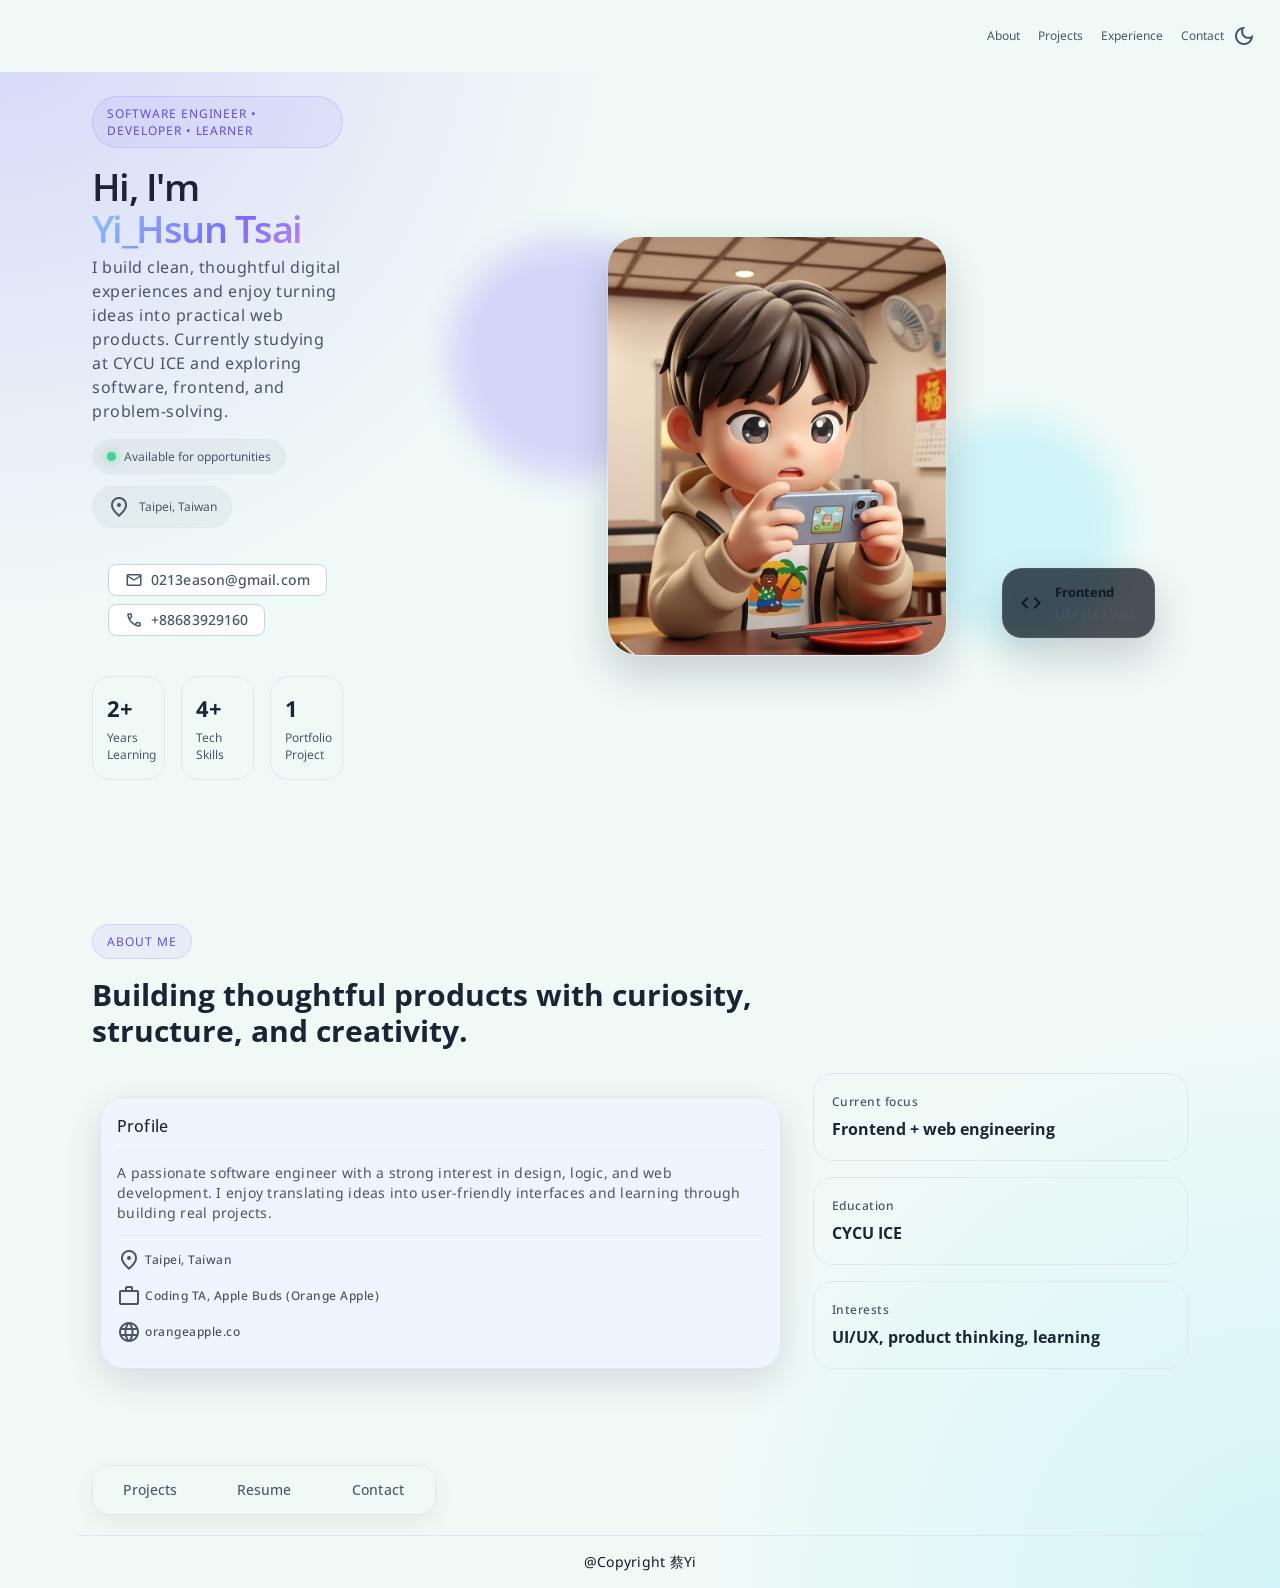
==== commit d537409a: "fix active tab button" ====
--- a/index.html
+++ b/index.html
@@ -154,7 +154,7 @@
                             <div class="state-layer"></div>
                         </button>
 
-                        <button class="tab-btn active" data-tab-btn="resume">
+                        <button class="tab-btn" data-tab-btn="resume">
                             <span class="tab-text title-small">Resume</span>
                             <div class="state-layer"></div>
                         </button>
@@ -219,7 +219,7 @@
                         </div>
                     </section>
 
-                    <section class="section tab-content resume-tab active" data-tab-content="resume">
+                    <section class="section tab-content resume-tab" data-tab-content="resume">
                         <div class="container">
                             <div class="section-heading reveal">
                                 <span class="eyebrow">Experience</span>
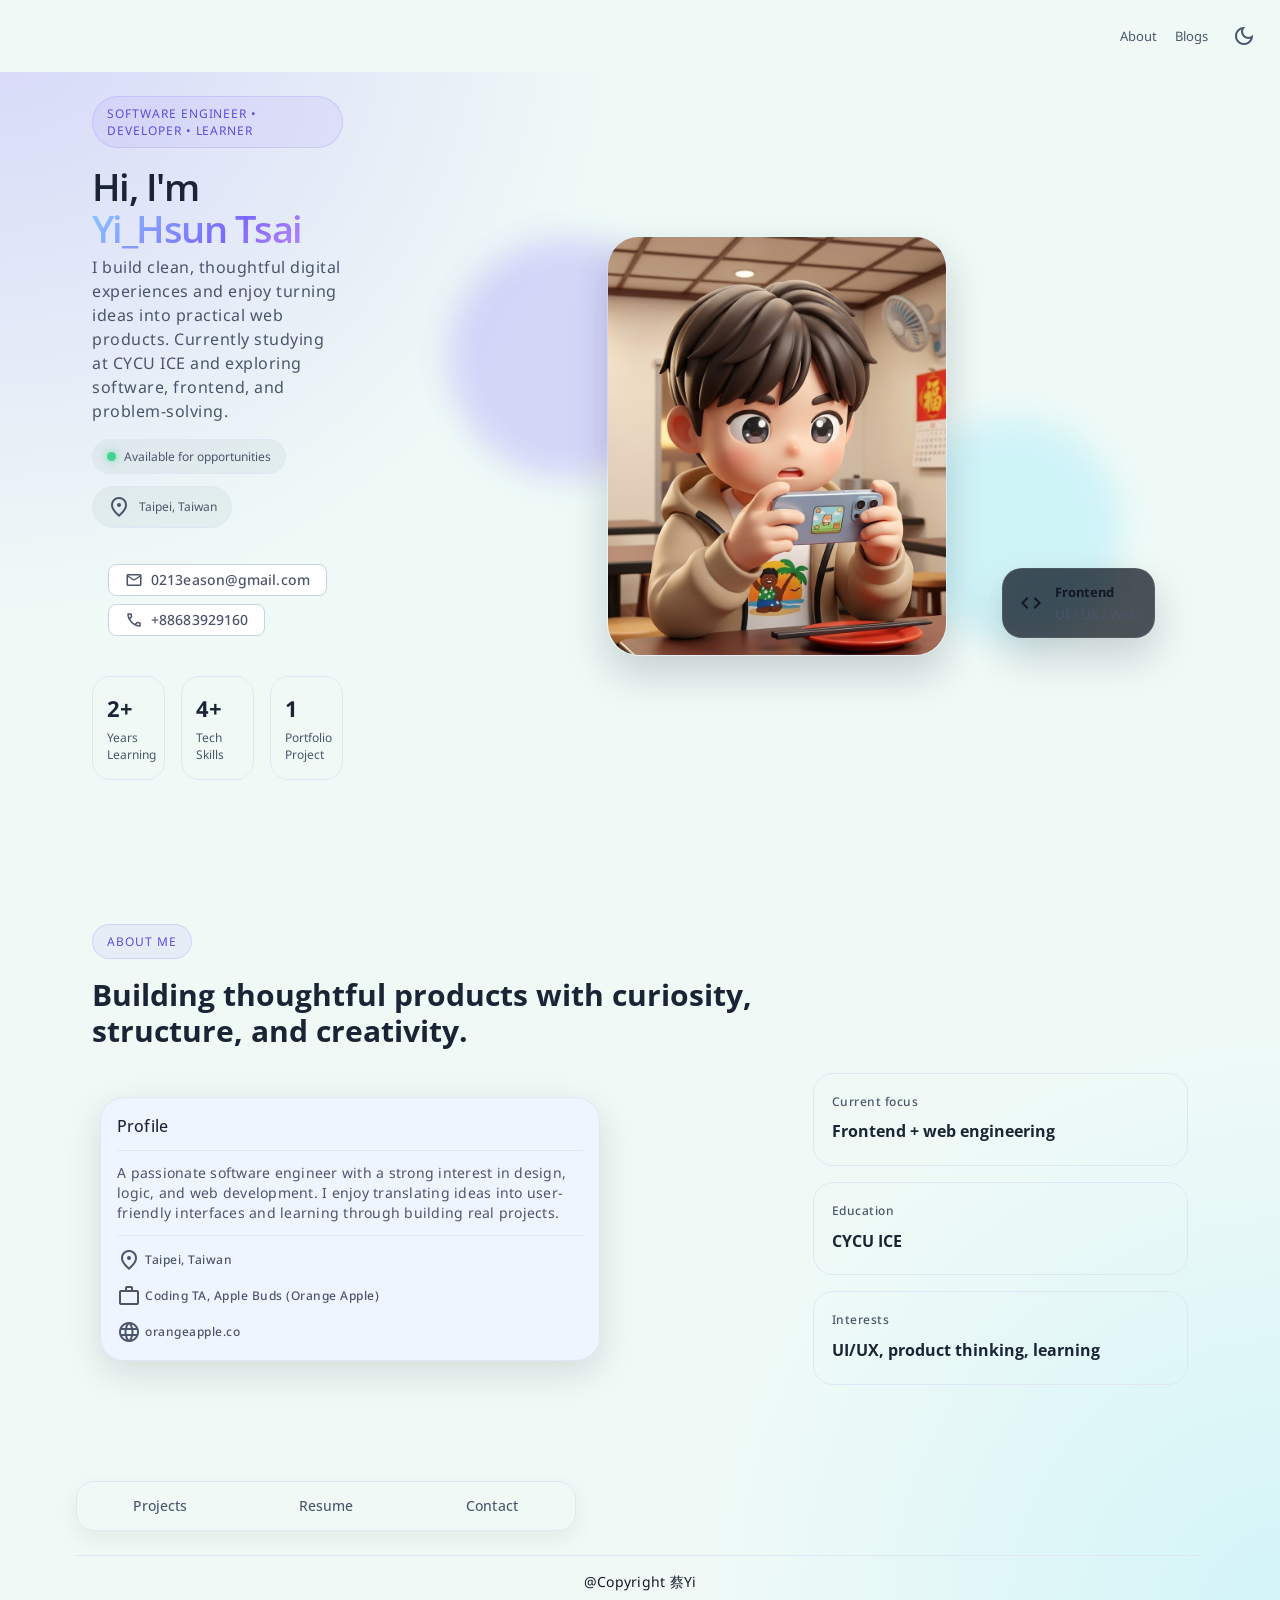
==== commit 6b5cd9b2: "調整手機版 topbar，顯示 About 與 Blogs 新增獨立 blogs.html 頁面與文章卡片版面 調整導覽列字體大小與水平位置 將 Resume 中的 Experience 與 Educ" ====
--- a/index.html
+++ b/index.html
@@ -19,9 +19,7 @@
     <header class="topbar">
         <nav class="site-nav" aria-label="Main navigation">
             <a href="#about">About</a>
-            <a href="#projects">Projects</a>
-            <a href="#experience">Experience</a>
-            <a href="#contact">Contact</a>
+            <a href="./blogs.html">Blogs</a>
         </nav>
 
         <button class="icon-btn theme-btn" data-theme-btn aria-label="Toggle theme">
--- a/css/style.css
+++ b/css/style.css
@@ -210,8 +210,9 @@
   display: flex;
   align-items: center;
   gap: 18px;
-  color: var(--on-surface-variant);
-  font-size: 1.2rem;
+  margin-inline-end: 16px;
+  color: var(--on-surface-variant);
+  font-size: 1.3rem;
 }
 
 .site-nav a {
@@ -644,6 +645,11 @@
   gap: 18px;
 }
 
+.resume-tab .experience-list,
+.resume-tab .list {
+  grid-template-columns: 1fr;
+}
+
 .resume-item {
   position: relative;
 }
@@ -860,7 +866,9 @@
   }
 
   .site-nav {
-    display: none;
+    display: flex;
+    gap: 12px;
+    font-size: 1.2rem;
   }
 
   .hero-shell {
@@ -875,6 +883,11 @@
 
   .topbar {
     padding-inline: 16px;
+  }
+
+  .site-nav {
+    gap: 8px;
+    font-size: 1.1rem;
   }
 
   .quick-stats {
@@ -1246,7 +1259,7 @@
 
 .resume-tab .list {
   display: grid;
-  grid-template-columns: repeat(auto-fit, minmax(300px, 1fr));
+  grid-template-columns: 1fr;
   gap: 24px;
   margin-block-end: 28px;
 }
@@ -1350,6 +1363,109 @@
   border-radius: var(--shape-corner-medium);
 }
 
+.blog-page .blog-hero {
+  padding-block-start: calc(var(--top-bar-height) + 72px);
+}
+
+.blog-heading {
+  max-width: 720px;
+  margin-block-end: 32px;
+}
+
+.blog-heading h1,
+.blog-heading p {
+  color: var(--on-surface);
+}
+
+.blog-heading p {
+  margin-block-start: 16px;
+  color: var(--on-surface-variant);
+}
+
+.blog-featured {
+  display: grid;
+  grid-template-columns: minmax(0, 1.15fr) minmax(280px, 0.85fr);
+  gap: 24px;
+  align-items: stretch;
+  margin-block-end: 24px;
+}
+
+.blog-featured .card-banner {
+  height: 100%;
+  min-height: 280px;
+  min-width: 0;
+  width: 100%;
+}
+
+.blog-featured .card-banner img {
+  min-width: 0;
+  height: 100%;
+}
+
+.blog-featured .card-content {
+  min-width: 0;
+}
+
+.blog-card {
+  min-height: 260px;
+}
+
+.blog-card .card-content {
+  height: 100%;
+  align-content: start;
+}
+
+.blog-card .card-text {
+  margin-block-start: 8px;
+}
+
+.blog-date {
+  color: var(--primary);
+}
+
+.blog-list {
+  display: grid;
+  grid-template-columns: repeat(3, minmax(0, 1fr));
+  gap: 18px;
+}
+
+.blog-link {
+  display: inline-flex;
+  align-items: center;
+  gap: 6px;
+  margin-block-start: auto;
+  padding-block-start: 20px;
+  color: var(--primary);
+  font-size: 1.2rem;
+  font-weight: var(--weight-medium);
+}
+
+.blog-link .material-symbols-outlined {
+  font-size: 1.8rem;
+  transition: transform 180ms ease;
+}
+
+.blog-card:hover .blog-link .material-symbols-outlined,
+.blog-featured:hover .blog-link .material-symbols-outlined {
+  transform: translateX(3px);
+}
+
+@media (max-width: 900px) {
+  .blog-featured {
+    grid-template-columns: 1fr;
+  }
+}
+
+@media (max-width: 640px) {
+  .blog-page .blog-hero {
+    padding-block-start: calc(var(--top-bar-height) + 48px);
+  }
+
+  .blog-list {
+    grid-template-columns: 1fr;
+  }
+}
+
 
 /*-----------------------------------*\
   #FOOTER
@@ -1384,21 +1500,18 @@
 
 
   .article {
-    position: relative;
-    display: grid;
-    grid-template-columns: 0.5fr 1fr;
-    align-items: flex-start;
+    display: block;
   }
 
   .about-card,
   .primary-tabs {
+    max-width: 500px;
+    margin-inline: 0;
+    margin-block: 24px;
     position: sticky;
-    top: 64px;
-  }
-
-  .primary-tabs { z-index: 2; }
-
-
+    top: calc(var(--top-bar-height) + 12px);
+    z-index: 2;
+  }
 
   /**
   *  HERO
